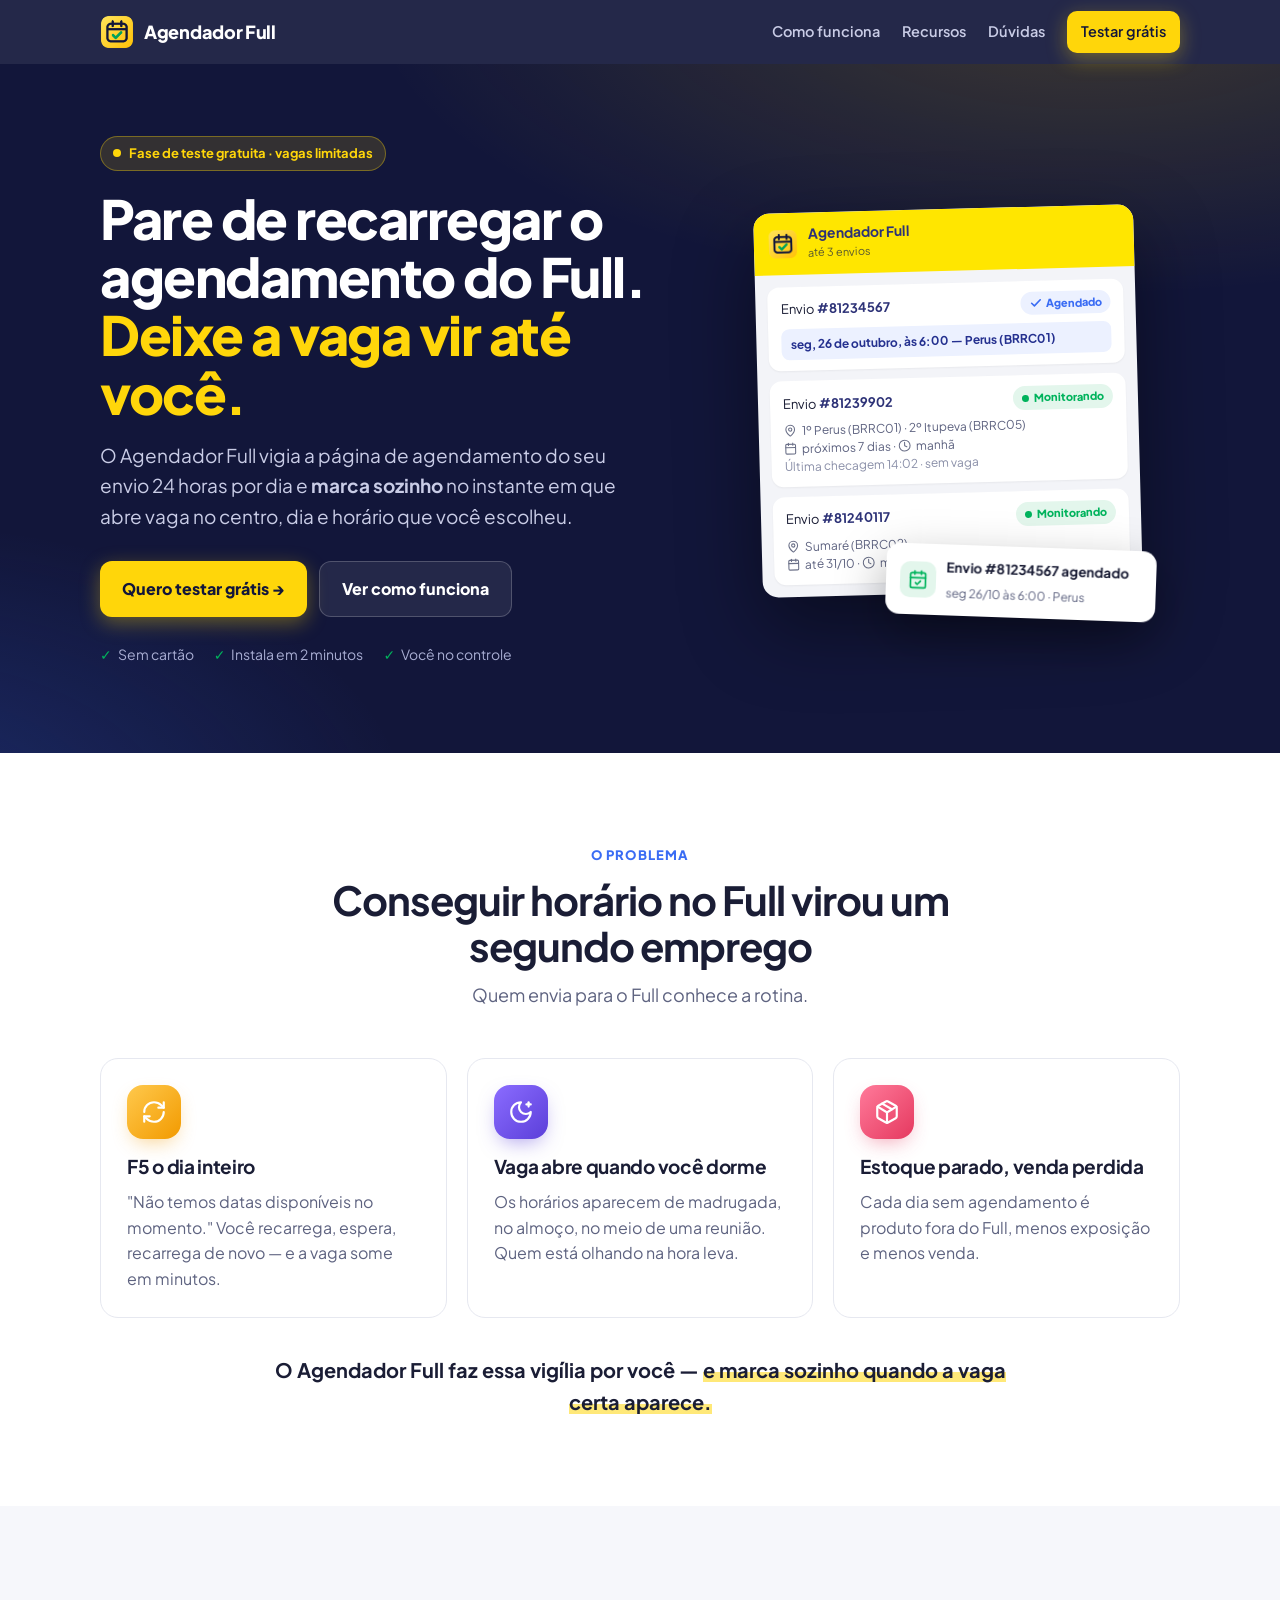
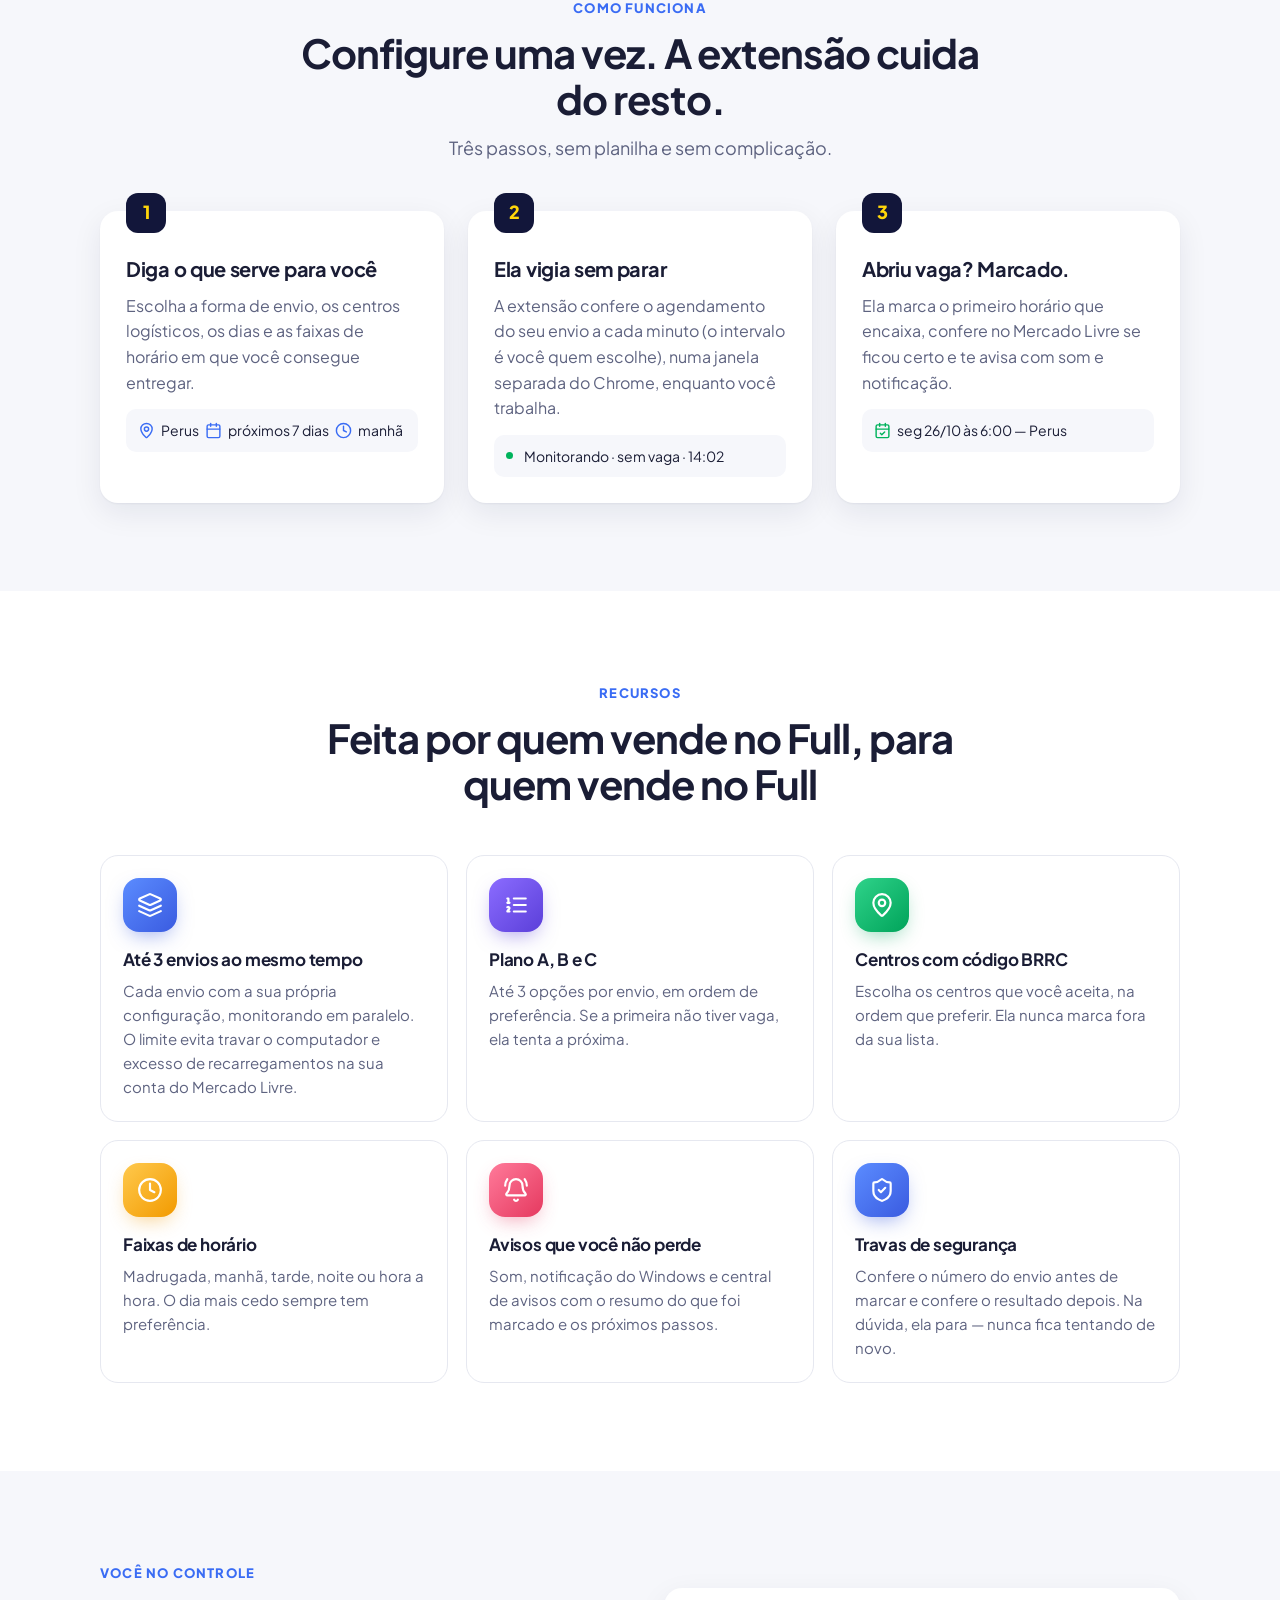
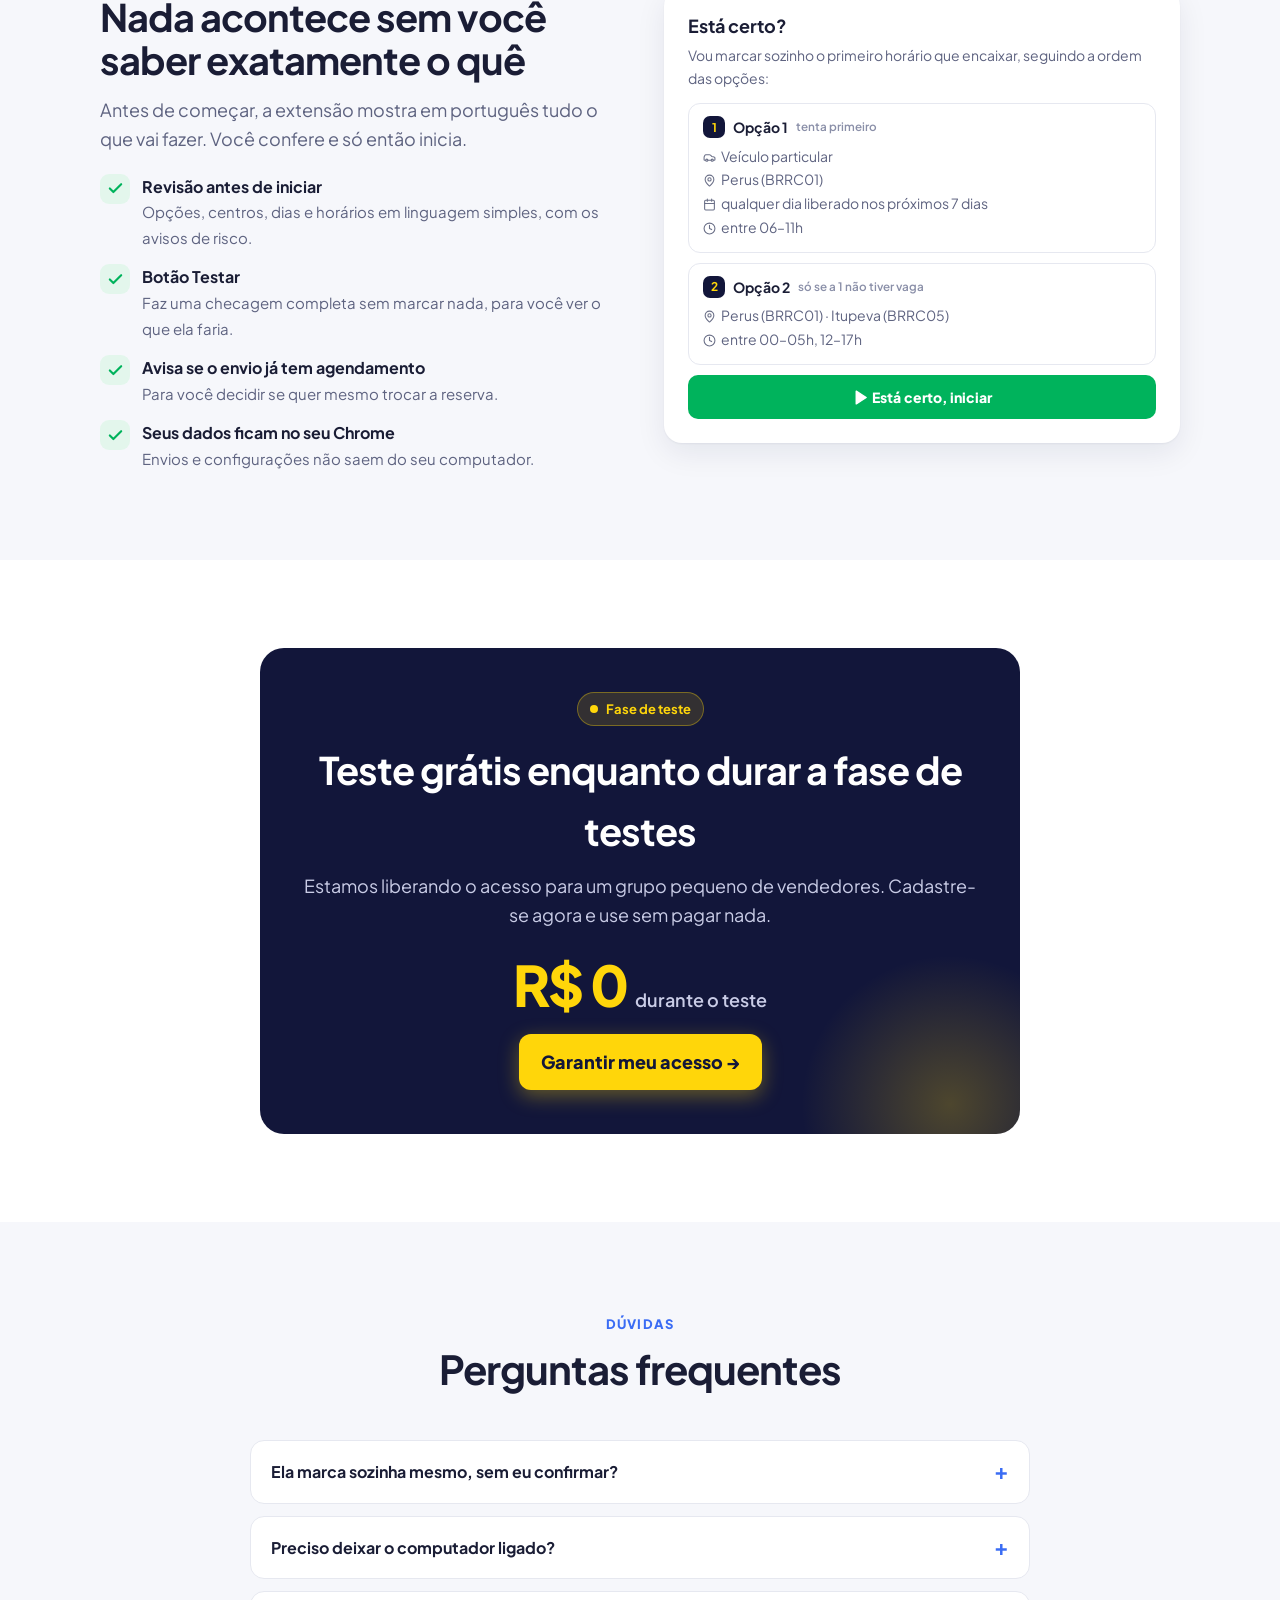
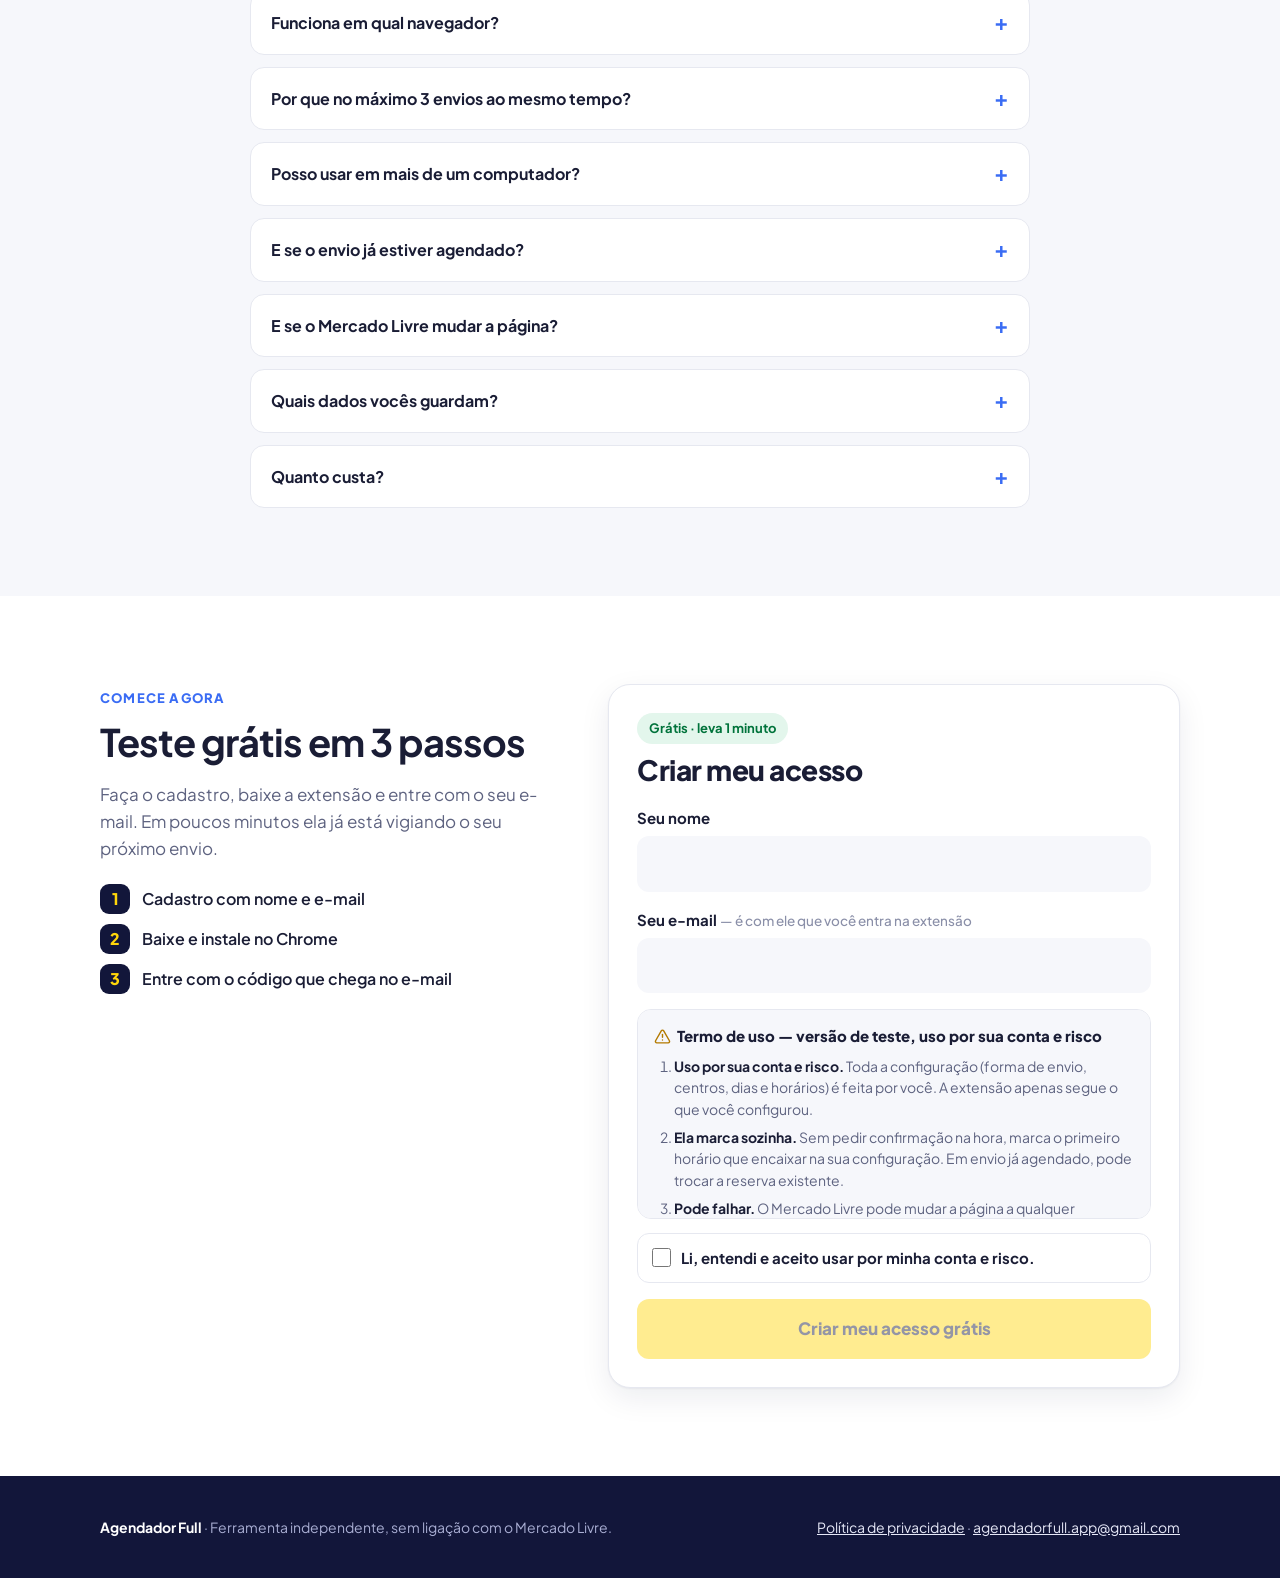
==== index.html @ f67214d5 "v2.6.2: clique do iniciar não se perde mais na revisão Co-Authored-By: Claude Opus 5.5 <noreply@anth" ====
<!doctype html>
<html lang="pt-BR">
<head>
<meta charset="utf-8">
<meta name="viewport" content="width=device-width, initial-scale=1">
<title>Agendador Full — marque o agendamento do Full sem ficar recarregando</title>
<meta name="description" content="Extensão de Chrome que monitora o agendamento do Full e marca sozinha quando abre vaga no centro, dia e horário que você escolher.">
<meta property="og:title" content="Agendador Full">
<meta property="og:description" content="Pare de recarregar a página do agendamento. A extensão vigia e marca sozinha quando abre vaga.">
<meta property="og:image" content="icone.png">
<link rel="icon" href="icone.png">
<link rel="preconnect" href="https://fonts.googleapis.com">
<link rel="preconnect" href="https://fonts.gstatic.com" crossorigin>
<link href="https://fonts.googleapis.com/css2?family=Plus+Jakarta+Sans:wght@500;600;700;800&display=swap" rel="stylesheet">
<link rel="stylesheet" href="landing.css?v=5">
</head>
<body>
<svg width="0" height="0" style="position:absolute" aria-hidden="true">
  <defs>
    <symbol id="i-refresh" viewBox="0 0 24 24"><path d="M3 12a9 9 0 0 1 9-9 9.75 9.75 0 0 1 6.74 2.74L21 8"/><path d="M21 3v5h-5"/><path d="M21 12a9 9 0 0 1-9 9 9.75 9.75 0 0 1-6.74-2.74L3 16"/><path d="M8 16H3v5"/></symbol>
    <symbol id="i-lua" viewBox="0 0 24 24"><path d="M12 3a6 6 0 0 0 9 9 9 9 0 1 1-9-9Z"/><path d="M19 3v4"/><path d="M21 5h-4"/></symbol>
    <symbol id="i-caixa" viewBox="0 0 24 24"><path d="M11 21.73a2 2 0 0 0 2 0l7-4A2 2 0 0 0 21 16V8a2 2 0 0 0-1-1.73l-7-4a2 2 0 0 0-2 0l-7 4A2 2 0 0 0 3 8v8a2 2 0 0 0 1 1.73z"/><path d="M12 22V12"/><path d="m3.3 7 7.703 4.734a2 2 0 0 0 1.994 0L20.7 7"/><path d="m7.5 4.27 9 5.15"/></symbol>
    <symbol id="i-camadas" viewBox="0 0 24 24"><path d="M12.83 2.18a2 2 0 0 0-1.66 0L2.6 6.08a1 1 0 0 0 0 1.83l8.58 3.91a2 2 0 0 0 1.66 0l8.58-3.9a1 1 0 0 0 0-1.83Z"/><path d="m22 17.65-9.17 4.16a2 2 0 0 1-1.66 0L2 17.65"/><path d="m22 12.65-9.17 4.16a2 2 0 0 1-1.66 0L2 12.65"/></symbol>
    <symbol id="i-lista" viewBox="0 0 24 24"><path d="M10 12h11"/><path d="M10 18h11"/><path d="M10 6h11"/><path d="M4 10h2"/><path d="M4 6h1v4"/><path d="M6 18H4c0-1 2-2 2-3s-1-1.5-2-1"/></symbol>
    <symbol id="i-pin" viewBox="0 0 24 24"><path d="M20 10c0 4.993-5.539 10.193-7.399 11.799a1 1 0 0 1-1.202 0C9.539 20.193 4 14.993 4 10a8 8 0 0 1 16 0"/><circle cx="12" cy="10" r="3"/></symbol>
    <symbol id="i-relogio" viewBox="0 0 24 24"><circle cx="12" cy="12" r="10"/><path d="M12 6v6l4 2"/></symbol>
    <symbol id="i-sino" viewBox="0 0 24 24"><path d="M10.268 21a2 2 0 0 0 3.464 0"/><path d="M22 8c0-2.3-.8-4.3-2-6"/><path d="M3.262 15.326A1 1 0 0 0 4 17h16a1 1 0 0 0 .74-1.673C19.41 13.956 18 12.499 18 8A6 6 0 0 0 6 8c0 4.499-1.411 5.956-2.738 7.326"/><path d="M4 2C2.8 3.7 2 5.7 2 8"/></symbol>
    <symbol id="i-escudo" viewBox="0 0 24 24"><path d="M20 13c0 5-3.5 7.5-7.66 8.95a1 1 0 0 1-.67-.01C7.5 20.5 4 18 4 13V6a1 1 0 0 1 1-1c2 0 4.5-1.2 6.24-2.72a1.17 1.17 0 0 1 1.52 0C14.51 3.81 17 5 19 5a1 1 0 0 1 1 1z"/><path d="m9 12 2 2 4-4"/></symbol>
    <symbol id="i-calendario" viewBox="0 0 24 24"><path d="M8 2v4"/><path d="M16 2v4"/><rect width="18" height="18" x="3" y="4" rx="2"/><path d="M3 10h18"/><path d="m9 16 2 2 4-4"/></symbol>
    <symbol id="i-cal" viewBox="0 0 24 24"><path d="M8 2v4"/><path d="M16 2v4"/><rect width="18" height="18" x="3" y="4" rx="2"/><path d="M3 10h18"/></symbol>
    <symbol id="i-check" viewBox="0 0 24 24"><path d="M20 6 9 17l-5-5"/></symbol>
    <symbol id="i-carro" viewBox="0 0 24 24"><path d="M19 17h2c.6 0 1-.4 1-1v-3c0-.9-.7-1.7-1.5-1.9C18.7 10.6 16 10 16 10s-1.3-1.4-2.2-2.3c-.5-.4-1.1-.7-1.8-.7H5c-.6 0-1.1.4-1.4.9l-1.4 2.9A3.7 3.7 0 0 0 2 12v4c0 .6.4 1 1 1h2"/><circle cx="7" cy="17" r="2"/><path d="M9 17h6"/><circle cx="17" cy="17" r="2"/></symbol>
    <symbol id="i-play" viewBox="0 0 24 24"><polygon points="6 3 20 12 6 21 6 3"/></symbol>
    <symbol id="i-alerta" viewBox="0 0 24 24"><path d="m21.73 18-8-14a2 2 0 0 0-3.48 0l-8 14A2 2 0 0 0 4 21h16a2 2 0 0 0 1.73-3"/><path d="M12 9v4"/><path d="M12 17h.01"/></symbol>
    <symbol id="i-download" viewBox="0 0 24 24"><path d="M21 15v4a2 2 0 0 1-2 2H5a2 2 0 0 1-2-2v-4"/><path d="m7 10 5 5 5-5"/><path d="M12 15V3"/></symbol>
  </defs>
</svg>

<nav class="nav"><div class="wrap">
  <a class="marca" href="#"><img src="icone.png" alt="">Agendador Full</a>
  <div class="links">
    <a href="#como" class="esconder">Como funciona</a>
    <a href="#recursos" class="esconder">Recursos</a>
    <a href="#faq" class="esconder">Dúvidas</a>
    <a href="#cadastro" class="btn btn-ouro btn-mini">Testar grátis</a>
  </div>
</div></nav>

<!-- ================= HERO ================= -->
<header class="hero"><div class="wrap">
  <div>
    <span class="etiqueta"><i></i>Fase de teste gratuita · vagas limitadas</span>
    <h1>Pare de recarregar o agendamento do Full. <em>Deixe a vaga vir até você.</em></h1>
    <p class="lead">O Agendador Full vigia a página de agendamento do seu envio 24 horas por dia e <b>marca sozinho</b> no instante em que abre vaga no centro, dia e horário que você escolheu.</p>
    <div class="ctas">
      <a href="#cadastro" class="btn btn-ouro">Quero testar grátis →</a>
      <a href="#como" class="btn btn-fantasma">Ver como funciona</a>
    </div>
    <div class="garantias"><span>Sem cartão</span><span>Instala em 2 minutos</span><span>Você no controle</span></div>
  </div>

  <div class="mock" aria-hidden="true">
    <div class="popup">
      <div class="ptopo"><img src="icone.png" alt=""><div><b>Agendador Full</b><small>até 3 envios</small></div></div>
      <div class="pcorpo">
        <div class="pcard">
          <div class="l"><span class="num">Envio <b>#81234567</b></span><span class="pill ok"><svg class="i-xs"><use href="#i-check"/></svg>Agendado</span></div>
          <div class="res">seg, 26 de outubro, às 6:00 — Perus (BRRC01)</div>
        </div>
        <div class="pcard">
          <div class="l"><span class="num">Envio <b>#81239902</b></span><span class="pill on"><span class="ponto"></span>Monitorando</span></div>
          <div class="r"><svg class="i-xs"><use href="#i-pin"/></svg> 1º Perus (BRRC01) · 2º Itupeva (BRRC05)<br><svg class="i-xs"><use href="#i-cal"/></svg> próximos 7 dias · <svg class="i-xs"><use href="#i-relogio"/></svg> manhã<br><span style="color:#8A8FA8">Última checagem 14:02 · sem vaga</span></div>
        </div>
        <div class="pcard">
          <div class="l"><span class="num">Envio <b>#81240117</b></span><span class="pill on"><span class="ponto"></span>Monitorando</span></div>
          <div class="r"><svg class="i-xs"><use href="#i-pin"/></svg> Sumaré (BRRC02)<br><svg class="i-xs"><use href="#i-cal"/></svg> até 31/10 · <svg class="i-xs"><use href="#i-relogio"/></svg> madrugada e manhã</div>
        </div>
      </div>
    </div>
    <div class="toast"><span class="ic"><svg class="i"><use href="#i-calendario"/></svg></span><div><b>Envio #81234567 agendado</b><small>seg 26/10 às 6:00 · Perus</small></div></div>
  </div>
</div></header>

<!-- ================= DORES ================= -->
<section class="sec"><div class="wrap">
  <div class="sec-tit">
    <span class="sobre">O problema</span>
    <h2>Conseguir horário no Full virou um segundo emprego</h2>
    <p>Quem envia para o Full conhece a rotina.</p>
  </div>
  <div class="dores">
    <div class="dor"><div class="tile t-ambar"><svg class="i"><use href="#i-refresh"/></svg></div><h3>F5 o dia inteiro</h3><p>"Não temos datas disponíveis no momento." Você recarrega, espera, recarrega de novo — e a vaga some em minutos.</p></div>
    <div class="dor"><div class="tile t-roxo"><svg class="i"><use href="#i-lua"/></svg></div><h3>Vaga abre quando você dorme</h3><p>Os horários aparecem de madrugada, no almoço, no meio de uma reunião. Quem está olhando na hora leva.</p></div>
    <div class="dor"><div class="tile t-rosa"><svg class="i"><use href="#i-caixa"/></svg></div><h3>Estoque parado, venda perdida</h3><p>Cada dia sem agendamento é produto fora do Full, menos exposição e menos venda.</p></div>
  </div>
  <p class="virada">O Agendador Full faz essa vigília por você — <em>e marca sozinho quando a vaga certa aparece.</em></p>
</div></section>

<!-- ================= COMO FUNCIONA ================= -->
<section class="sec cinza" id="como"><div class="wrap">
  <div class="sec-tit">
    <span class="sobre">Como funciona</span>
    <h2>Configure uma vez. A extensão cuida do resto.</h2>
    <p>Três passos, sem planilha e sem complicação.</p>
  </div>
  <div class="passos">
    <div class="passo"><h3>Diga o que serve para você</h3><p>Escolha a forma de envio, os centros logísticos, os dias e as faixas de horário em que você consegue entregar.</p><div class="ex"><svg class="i-sm"><use href="#i-pin"/></svg> Perus <svg class="i-sm"><use href="#i-cal"/></svg> próximos 7 dias <svg class="i-sm"><use href="#i-relogio"/></svg> manhã</div></div>
    <div class="passo"><h3>Ela vigia sem parar</h3><p>A extensão confere o agendamento do seu envio a cada minuto (o intervalo é você quem escolhe), numa janela separada do Chrome, enquanto você trabalha.</p><div class="ex"><span class="ponto" style="color:var(--verde)"></span>Monitorando · sem vaga · 14:02</div></div>
    <div class="passo"><h3>Abriu vaga? Marcado.</h3><p>Ela marca o primeiro horário que encaixa, confere no Mercado Livre se ficou certo e te avisa com som e notificação.</p><div class="ex"><svg class="i-sm verde"><use href="#i-calendario"/></svg> seg 26/10 às 6:00 — Perus</div></div>
  </div>
</div></section>

<!-- ================= RECURSOS ================= -->
<section class="sec" id="recursos"><div class="wrap">
  <div class="sec-tit">
    <span class="sobre">Recursos</span>
    <h2>Feita por quem vende no Full, para quem vende no Full</h2>
  </div>
  <div class="recursos">
    <div class="rec"><div class="tile t-azul"><svg class="i"><use href="#i-camadas"/></svg></div><h3>Até 3 envios ao mesmo tempo</h3><p>Cada envio com a sua própria configuração, monitorando em paralelo. O limite evita travar o computador e excesso de recarregamentos na sua conta do Mercado Livre.</p></div>
    <div class="rec"><div class="tile t-roxo"><svg class="i"><use href="#i-lista"/></svg></div><h3>Plano A, B e C</h3><p>Até 3 opções por envio, em ordem de preferência. Se a primeira não tiver vaga, ela tenta a próxima.</p></div>
    <div class="rec"><div class="tile t-verde"><svg class="i"><use href="#i-pin"/></svg></div><h3>Centros com código BRRC</h3><p>Escolha os centros que você aceita, na ordem que preferir. Ela nunca marca fora da sua lista.</p></div>
    <div class="rec"><div class="tile t-ambar"><svg class="i"><use href="#i-relogio"/></svg></div><h3>Faixas de horário</h3><p>Madrugada, manhã, tarde, noite ou hora a hora. O dia mais cedo sempre tem preferência.</p></div>
    <div class="rec"><div class="tile t-rosa"><svg class="i"><use href="#i-sino"/></svg></div><h3>Avisos que você não perde</h3><p>Som, notificação do Windows e central de avisos com o resumo do que foi marcado e os próximos passos.</p></div>
    <div class="rec"><div class="tile t-azul"><svg class="i"><use href="#i-escudo"/></svg></div><h3>Travas de segurança</h3><p>Confere o número do envio antes de marcar e confere o resultado depois. Na dúvida, ela para — nunca fica tentando de novo.</p></div>
  </div>
</div></section>

<!-- ================= CONTROLE ================= -->
<section class="sec cinza"><div class="wrap controle">
  <div>
    <span class="sec-tit" style="margin:0;text-align:left"><span class="sobre">Você no controle</span></span>
    <h2>Nada acontece sem você saber exatamente o quê</h2>
    <p style="color:var(--cinza);font-size:18px;margin:0">Antes de começar, a extensão mostra em português tudo o que vai fazer. Você confere e só então inicia.</p>
    <ul>
      <li><span class="ic"><svg class="i-sm"><use href="#i-check"/></svg></span><div><b>Revisão antes de iniciar</b><small>Opções, centros, dias e horários em linguagem simples, com os avisos de risco.</small></div></li>
      <li><span class="ic"><svg class="i-sm"><use href="#i-check"/></svg></span><div><b>Botão Testar</b><small>Faz uma checagem completa sem marcar nada, para você ver o que ela faria.</small></div></li>
      <li><span class="ic"><svg class="i-sm"><use href="#i-check"/></svg></span><div><b>Avisa se o envio já tem agendamento</b><small>Para você decidir se quer mesmo trocar a reserva.</small></div></li>
      <li><span class="ic"><svg class="i-sm"><use href="#i-check"/></svg></span><div><b>Seus dados ficam no seu Chrome</b><small>Envios e configurações não saem do seu computador.</small></div></li>
    </ul>
  </div>
  <div class="resumo-mock" aria-hidden="true">
    <h4>Está certo?</h4>
    <div class="d">Vou marcar sozinho o primeiro horário que encaixar, seguindo a ordem das opções:</div>
    <div class="op"><b class="t"><i>1</i>Opção 1 <small>tenta primeiro</small></b><div><svg class="i-xs"><use href="#i-carro"/></svg> Veículo particular<br><svg class="i-xs"><use href="#i-pin"/></svg> Perus (BRRC01)<br><svg class="i-xs"><use href="#i-cal"/></svg> qualquer dia liberado nos próximos 7 dias<br><svg class="i-xs"><use href="#i-relogio"/></svg> entre 06–11h</div></div>
    <div class="op"><b class="t"><i>2</i>Opção 2 <small>só se a 1 não tiver vaga</small></b><div><svg class="i-xs"><use href="#i-pin"/></svg> Perus (BRRC01) · Itupeva (BRRC05)<br><svg class="i-xs"><use href="#i-relogio"/></svg> entre 00–05h, 12–17h</div></div>
    <div class="btn-fake"><svg class="i-sm cheio"><use href="#i-play"/></svg> Está certo, iniciar</div>
  </div>
</div></section>

<!-- ================= PREÇO ================= -->
<section class="sec"><div class="wrap">
  <div class="preco">
    <span class="etiqueta"><i></i>Fase de teste</span>
    <h2>Teste grátis enquanto durar a fase de testes</h2>
    <p>Estamos liberando o acesso para um grupo pequeno de vendedores. Cadastre-se agora e use sem pagar nada.</p>
    <div class="grande">R$ 0 <small>durante o teste</small></div>
    <p style="margin:22px 0 0"><a href="#cadastro" class="btn btn-ouro">Garantir meu acesso →</a></p>
  </div>
</div></section>

<!-- ================= FAQ ================= -->
<section class="sec cinza" id="faq"><div class="wrap">
  <div class="sec-tit"><span class="sobre">Dúvidas</span><h2>Perguntas frequentes</h2></div>
  <div class="faq">
    <details><summary>Ela marca sozinha mesmo, sem eu confirmar?</summary><p>Sim. Esse é o objetivo: quando abre uma vaga que encaixa na sua configuração, ela marca na hora, sem pedir confirmação. Por isso você configura só o que realmente aceita e revisa tudo antes de iniciar.</p></details>
    <details><summary>Preciso deixar o computador ligado?</summary><p>Sim. O computador precisa ficar ligado e com o Chrome aberto. A extensão impede que o computador entre em suspensão sozinho enquanto está monitorando.</p></details>
    <details><summary>Funciona em qual navegador?</summary><p>No Google Chrome, no computador. Nesta fase de teste a instalação é manual (leva 2 minutos, com passo a passo abaixo).</p></details>
    <details><summary>Por que no máximo 3 envios ao mesmo tempo?</summary><p>Cada envio fica numa aba recarregando a página de agendamento. Com muitos envios juntos, o computador fica pesado e a sua conta faz recarregamentos demais no Mercado Livre, o que pode gerar verificações ou bloqueios. Com até 3 envios, a extensão trabalha leve e com segurança. Terminou um? É só adicionar o próximo.</p></details>
    <details><summary>Posso usar em mais de um computador?</summary><p>O acesso vale para um computador por vez. Ao entrar em outro, o anterior é desconectado automaticamente.</p></details>
    <details><summary>E se o envio já estiver agendado?</summary><p>A extensão confere e avisa antes de iniciar. Se você continuar, ela tenta trocar a reserva quando achar uma vaga que encaixe nas suas opções.</p></details>
    <details><summary>E se o Mercado Livre mudar a página?</summary><p>Pode acontecer, e a extensão pode parar de funcionar até ser atualizada. Por isso confira sempre no Mercado Livre o agendamento marcado. Nós acompanhamos e liberamos as correções.</p></details>
    <details><summary>Quais dados vocês guardam?</summary><p>Só nome, e-mail, o aceite do termo de uso e dados de acesso. Seus envios, configurações e qualquer dado da sua conta do Mercado Livre ficam apenas no seu navegador. Veja a <a href="privacidade.html">política de privacidade</a>.</p></details>
    <details><summary>Quanto custa?</summary><p>Durante a fase de teste, nada. Antes de qualquer cobrança, avisaremos por e-mail com antecedência.</p></details>
  </div>
</div></section>

<!-- ================= CADASTRO ================= -->
<section class="sec" id="cadastro"><div class="wrap cad">
  <div class="cad-lado">
    <span class="sec-tit" style="margin:0;text-align:left"><span class="sobre">Comece agora</span></span>
    <h2>Teste grátis em 3 passos</h2>
    <p>Faça o cadastro, baixe a extensão e entre com o seu e-mail. Em poucos minutos ela já está vigiando o seu próximo envio.</p>
    <div class="msg info so-celular">Está no celular? Pode criar o seu acesso por aqui. A extensão funciona no <b>Chrome do computador</b>: depois é só abrir este mesmo site no computador para baixar.</div>
    <div class="etapas-mini">
      <div><i>1</i>Cadastro com nome e e-mail</div>
      <div><i>2</i>Baixe e instale no Chrome</div>
      <div><i>3</i>Entre com o código que chega no e-mail</div>
    </div>
  </div>

  <div>
    <div class="caixa" id="boxCadastro">
      <div class="caixa-cab"><span class="etiqueta-clara">Grátis · leva 1 minuto</span><h3>Criar meu acesso</h3></div>
      <form id="form" novalidate>
        <label class="campo">Seu nome<input id="nome" autocomplete="name" maxlength="80" required></label>
        <label class="campo">Seu e-mail <small>— é com ele que você entra na extensão</small><input id="email" type="email" autocomplete="email" maxlength="120" required></label>
        <div class="termo">
          <b class="tit"><svg class="i-sm"><use href="#i-alerta"/></svg> Termo de uso — versão de teste, uso por sua conta e risco</b>
          <ol id="termo"></ol>
        </div>
        <label class="check"><input type="checkbox" id="aceito"><span>Li, entendi e aceito usar por minha conta e risco.</span></label>
        <button class="btn btn-ouro largo" id="btnCadastrar" type="submit" disabled>Criar meu acesso grátis</button>
        <div id="msgCadastro"></div>
      </form>
    </div>

    <div class="caixa instalar oculto" id="instalar">
      <h3><svg class="i-md"><use href="#i-download"/></svg> Baixe e instale no Chrome</h3>
      <p style="margin:0 0 16px"><a class="btn btn-verde" id="btnBaixar" href="agendador-full-ml.zip" download><svg class="i-sm"><use href="#i-download"/></svg> Baixar a extensão <span id="versao"></span></a></p>
      <ol class="inst">
        <li>Crie uma pasta <b>fixa</b> no computador, por exemplo <code>Documentos\Agendador Full</code>, e extraia o arquivo baixado dentro dela. Vai aparecer a pasta <code>agendador-full-ml</code>.</li>
        <li>No Chrome, digite <code>chrome://extensions</code> na barra de endereço e aperte Enter.</li>
        <li>Ligue o <b>Modo do desenvolvedor</b> (canto superior direito).</li>
        <li>Clique em <b>Carregar sem compactação</b> e escolha a pasta <code>agendador-full-ml</code> (a que tem o arquivo <code>manifest.json</code>).</li>
        <li>Clique no ícone de quebra-cabeça ao lado da barra de endereço e fixe o <b>Agendador Full</b> no alfinete.</li>
        <li>Clique no ícone amarelo, aceite o termo, digite <b>o mesmo e-mail do cadastro</b> e entre com o código de 6 dígitos que chegar no e-mail.</li>
      </ol>
      <div class="aviso"><b>Importante:</b> nas próximas versões, extraia <b>sempre na mesma pasta</b>, por cima dos arquivos, e clique em ↻ no Agendador em <code>chrome://extensions</code>. Em outra pasta, o Chrome entende como outra extensão e você perde o login e as configurações.</div>
      <p class="msg info">O acesso vale para <b>um computador por vez</b>. O código só é pedido no primeiro acesso de cada computador.</p>
    </div>
  </div>
</div></section>

<footer><div class="wrap">
  <div><b style="color:#fff">Agendador Full</b> · Ferramenta independente, sem ligação com o Mercado Livre.</div>
  <div><a href="privacidade.html">Política de privacidade</a> · <a href="mailto:agendadorfull.app@gmail.com">agendadorfull.app@gmail.com</a></div>
</div></footer>

<script>
// Quem chega por link (mesmo com #cadastro no final) começa no topo; os botões da página continuam levando ao cadastro.
if ('scrollRestoration' in history) history.scrollRestoration = 'manual';
if (location.hash) { history.replaceState(null, '', location.pathname + location.search); window.scrollTo(0, 0); }
let mexeu = false;
['click', 'wheel', 'touchstart', 'keydown'].forEach(t => addEventListener(t, () => { mexeu = true; }, { once: true, passive: true }));
window.addEventListener('load', () => { if (!mexeu) window.scrollTo(0, 0); });

const API = 'https://qasrccmtrllotukyeiax.supabase.co/functions/v1/agendador-auth';
const VERSAO = '2.6.2';
// Mesmo texto e versão do termo da extensão (popup.js: TERMO / TERMO_VERSAO).
const TERMO_VERSAO = 2;
const TERMO = [
  ['Uso por sua conta e risco.', 'Toda a configuração (forma de envio, centros, dias e horários) é feita por você. A extensão apenas segue o que você configurou.'],
  ['Ela marca sozinha.', 'Sem pedir confirmação na hora, marca o primeiro horário que encaixar na sua configuração. Em envio já agendado, pode trocar a reserva existente.'],
  ['Pode falhar.', 'O Mercado Livre pode mudar a página a qualquer momento, e a extensão pode não marcar, marcar um horário diferente do esperado ou parar de funcionar.'],
  ['Sem responsabilidade por prejuízos.', 'Não nos responsabilizamos por agendamentos errados, indesejados ou perdidos, troca de reserva ou de centro, reetiquetagem, atrasos, multas, cobranças, custos de transporte ou armazenagem, bloqueio ou suspensão da conta, nem por qualquer outro prejuízo, direto ou indireto, decorrente do uso.'],
  ['Regras do Mercado Livre.', 'O uso de automação pode não ser permitido pelos termos do Mercado Livre. Esse risco é seu.'],
  ['Confira sempre.', 'Confira no Mercado Livre a data, o horário e o centro de cada envio. A responsabilidade pelo envio e pelas regras do Full é sua.'],
  ['Seus dados.', 'Envios, configurações e histórico ficam só neste Chrome. No nosso servidor ficam apenas nome, e-mail, aceite do termo e dados de acesso (veja a política de privacidade no site).']
];
const $ = s => document.querySelector(s);
const esc = s => String(s).replace(/[&<>"']/g, c => ({ '&': '&amp;', '<': '&lt;', '>': '&gt;', '"': '&quot;', "'": '&#39;' }[c]));
$('#termo').innerHTML = TERMO.map(([t, x]) => `<li><b>${esc(t)}</b> ${esc(x)}</li>`).join('');
$('#versao').textContent = 'v' + VERSAO;

const ERROS = { email_invalido: 'Confira o e-mail digitado.', termo_obrigatorio: 'É preciso aceitar o termo de uso.', falha_servidor: 'O servidor não respondeu. Tente de novo em instantes.' };

function liberarInstalacao(email) {
  $('#instalar').classList.remove('oculto');
  $('#msgCadastro').innerHTML = `<div class="msg ok">Acesso criado para <b>${esc(email)}</b>. Agora baixe e instale a extensão.</div>`;
}

function atualizarBotao() { $('#btnCadastrar').disabled = !$('#aceito').checked; }
$('#aceito').addEventListener('change', atualizarBotao);

$('#form').addEventListener('submit', async ev => {
  ev.preventDefault();
  const nome = $('#nome').value.trim(), email = $('#email').value.trim().toLowerCase();
  if (!nome || !/^[^@\s]+@[^@\s]+\.[^@\s]+$/.test(email)) {
    $('#msgCadastro').innerHTML = '<div class="msg erro">Preencha o nome e um e-mail válido.</div>';
    return;
  }
  $('#btnCadastrar').disabled = true;
  $('#btnCadastrar').textContent = 'Criando…';
  try {
    const r = await fetch(API, { method: 'POST', headers: { 'Content-Type': 'application/json' },
      body: JSON.stringify({ acao: 'cadastrar', nome, email, termo_versao: TERMO_VERSAO, ext_versao: 'site' }) }).then(x => x.json());
    if (!r.ok) throw new Error(ERROS[r.erro] || 'Não consegui cadastrar. Tente de novo.');
    try { localStorage.setItem('agendador_cadastro', email); } catch (e) { /* sem armazenamento */ }
    liberarInstalacao(email);
    $('#instalar').scrollIntoView({ behavior: 'smooth', block: 'start' });
  } catch (e) {
    $('#msgCadastro').innerHTML = `<div class="msg erro">${esc(e.message || 'Falha de conexão.')}</div>`;
  } finally {
    $('#btnCadastrar').textContent = 'Criar meu acesso grátis';
    atualizarBotao();
  }
});

document.addEventListener('click', ev => {
  const a = ev.target.closest('a[href^="#"]');
  if (!a || a.getAttribute('href') === '#') return;
  const alvo = document.querySelector(a.getAttribute('href'));
  if (!alvo) return;
  ev.preventDefault();
  alvo.scrollIntoView({ behavior: 'smooth', block: 'start' });
});

// Quem já se cadastrou neste navegador vê o download direto.
try { const e = localStorage.getItem('agendador_cadastro'); if (e) { $('#email').value = e; liberarInstalacao(e); } } catch (err) { /* sem armazenamento */ }
</script>
</body>
</html>
---- landing.css ----
/* Página de vendas (index.html). Admin e privacidade usam estilo.css. */
:root {
  --noite: #12163A;
  --noite-2: #1C2156;
  --ouro: #FFD60A;
  --ouro-escuro: #E5B800;
  --verde: #00B35C;
  --verde-bg: #E3F6EC;
  --azul: #3A6CF4;
  --azul-bg: #ECF1FF;
  --vermelho: #E0383E;
  --vermelho-bg: #FDECEC;
  --ambar-bg: #FFF5D6;
  --texto: #1A1D35;
  --cinza: #5E6380;
  --cinza-2: #8A8FA8;
  --linha: #E6E8F0;
  --fundo: #F6F7FB;
  --branco: #FFFFFF;
  --raio: 18px;
  --sombra: 0 1px 2px rgba(18, 22, 58, .05), 0 10px 30px rgba(18, 22, 58, .08);
}
* { box-sizing: border-box; }
html { scroll-behavior: smooth; }
body { margin: 0; font: 16px/1.6 "Plus Jakarta Sans", system-ui, -apple-system, "Segoe UI", Roboto, sans-serif; color: var(--texto); background: var(--branco); }
a { color: var(--azul); }
button, input { font: inherit; }
img { max-width: 100%; }
.wrap { max-width: 1120px; margin: 0 auto; padding: 0 20px; }
.oculto { display: none !important; }

/* ---------- navegação ---------- */
.nav { position: sticky; top: 0; z-index: 20; background: rgba(18, 22, 58, .92); backdrop-filter: blur(10px); }
.nav .wrap { display: flex; align-items: center; gap: 12px; height: 64px; }
.marca { display: flex; align-items: center; gap: 10px; color: #fff; text-decoration: none; font-weight: 800; letter-spacing: -.3px; font-size: 18px; }
.marca img { width: 34px; height: 34px; border-radius: 9px; }
.nav .links { margin-left: auto; display: flex; gap: 22px; align-items: center; }
.nav .links a { color: #C9CCE6; text-decoration: none; font-size: 14.5px; font-weight: 600; }
.nav .links a:hover { color: #fff; }
.nav .links a.btn-ouro, .nav .links a.btn-ouro:hover { color: var(--noite); }
section[id] { scroll-margin-top: 64px; }

/* ---------- botões ---------- */
.btn { display: inline-flex; align-items: center; justify-content: center; gap: 8px; border: 0; border-radius: 12px; padding: 14px 22px; font-weight: 800; cursor: pointer; text-decoration: none; transition: transform .15s, box-shadow .15s, filter .15s; }
.btn:hover:not(:disabled) { transform: translateY(-1px); }
.btn:disabled { opacity: .45; cursor: not-allowed; }
.btn-ouro { background: var(--ouro); color: var(--noite); box-shadow: 0 6px 20px rgba(255, 214, 10, .35); }
.btn-ouro:hover:not(:disabled) { box-shadow: 0 10px 26px rgba(255, 214, 10, .45); }
.btn-fantasma { background: rgba(255, 255, 255, .08); color: #fff; border: 1px solid rgba(255, 255, 255, .2); }
.btn-verde { background: var(--verde); color: #fff; box-shadow: 0 6px 18px rgba(0, 179, 92, .3); }
.btn-azul { background: var(--azul); color: #fff; }
.btn-mini { padding: 9px 14px; font-size: 14px; border-radius: 10px; }
.btn.largo { width: 100%; }

/* ---------- hero ---------- */
.hero { background: radial-gradient(1200px 500px at 85% -10%, rgba(255, 214, 10, .18), transparent 60%), radial-gradient(900px 500px at -10% 110%, rgba(58, 108, 244, .25), transparent 60%), var(--noite); color: #fff; padding: 72px 0 88px; overflow: hidden; }
.hero .wrap { display: grid; grid-template-columns: 1.1fr .9fr; gap: 48px; align-items: center; }
.etiqueta { display: inline-flex; align-items: center; gap: 8px; background: rgba(255, 214, 10, .14); color: var(--ouro); border: 1px solid rgba(255, 214, 10, .35); font-size: 13px; font-weight: 700; padding: 6px 12px; border-radius: 30px; }
.etiqueta i { width: 8px; height: 8px; border-radius: 50%; background: var(--ouro); animation: pulsar 1.6s infinite; }
@keyframes pulsar { 0%, 100% { opacity: 1; } 50% { opacity: .3; } }
.hero h1 { font-size: clamp(34px, 5vw, 54px); line-height: 1.08; letter-spacing: -1.5px; margin: 18px 0 18px; font-weight: 800; }
.hero h1 em { font-style: normal; color: var(--ouro); }
.hero p.lead { font-size: 19px; color: #C9CCE6; margin: 0 0 30px; max-width: 540px; }
.hero .ctas { display: flex; gap: 12px; flex-wrap: wrap; }
.hero .garantias { display: flex; gap: 20px; flex-wrap: wrap; margin-top: 26px; color: #A9AED3; font-size: 14px; }
.hero .garantias span::before { content: "✓"; color: var(--verde); font-weight: 800; margin-right: 6px; }

/* mock da extensão */
.mock { position: relative; justify-self: center; width: 100%; max-width: 380px; }
.popup { background: #F3F4F8; border-radius: 16px; box-shadow: 0 30px 80px rgba(0, 0, 0, .45); overflow: hidden; color: var(--texto); font-size: 13px; transform: rotate(-1.5deg); }
.popup .ptopo { background: #FFE600; padding: 12px 14px; display: flex; align-items: center; gap: 10px; }
.popup .ptopo img { width: 30px; height: 30px; border-radius: 8px; }
.popup .ptopo b { color: #2D3277; font-size: 14px; display: block; line-height: 1.2; }
.popup .ptopo small { color: #5B5A2E; font-size: 11px; }
.popup .pcorpo { padding: 12px; display: grid; gap: 10px; }
.pcard { background: #fff; border-radius: 12px; padding: 11px 13px; box-shadow: 0 1px 2px rgba(0,0,0,.05); }
.pcard .l { display: flex; justify-content: space-between; align-items: center; gap: 8px; }
.pcard .num b { color: #2D3277; }
.pill { font-size: 11px; font-weight: 800; padding: 3px 9px; border-radius: 20px; white-space: nowrap; }
.pill.on { background: var(--verde-bg); color: var(--verde); }
.pill.ok { background: var(--azul-bg); color: var(--azul); }
.pcard .r { margin-top: 6px; font-size: 12px; color: var(--cinza); line-height: 1.5; }
.pcard .res { margin-top: 8px; background: var(--azul-bg); color: #24308F; border-radius: 8px; padding: 6px 9px; font-size: 12px; font-weight: 700; }
.ponto { display: inline-block; width: 7px; height: 7px; border-radius: 50%; background: currentColor; margin-right: 5px; animation: pulsar 1.4s infinite; }
.toast { position: absolute; right: -18px; bottom: -26px; background: #fff; color: var(--texto); border-radius: 14px; box-shadow: 0 20px 50px rgba(0, 0, 0, .35); padding: 12px 14px; display: flex; gap: 10px; align-items: center; width: 270px; transform: rotate(2deg); animation: subir .8s .6s both; }
.toast .ic { width: 36px; height: 36px; border-radius: 10px; background: var(--verde-bg); display: grid; place-items: center; font-size: 18px; flex: none; }
.toast b { display: block; font-size: 13.5px; }
.toast small { color: var(--cinza); font-size: 12px; }
@keyframes subir { from { opacity: 0; transform: translateY(16px) rotate(2deg); } to { opacity: 1; transform: translateY(0) rotate(2deg); } }

/* ---------- seções ---------- */
section.sec { padding: 88px 0; }
section.sec.cinza { background: var(--fundo); }
.sec-tit { text-align: center; max-width: 720px; margin: 0 auto 48px; }
.sec-tit .sobre { color: var(--azul); font-weight: 800; font-size: 13px; letter-spacing: 1.2px; text-transform: uppercase; }
.sec-tit h2 { font-size: clamp(28px, 3.6vw, 40px); line-height: 1.15; letter-spacing: -1px; margin: 10px 0 12px; }
.sec-tit p { color: var(--cinza); font-size: 18px; margin: 0; }

/* dores */
.dores { display: grid; grid-template-columns: repeat(3, 1fr); gap: 20px; }
.dor { background: var(--branco); border: 1px solid var(--linha); border-radius: var(--raio); padding: 26px; }
.dor .em { font-size: 30px; }
.dor h3 { margin: 12px 0 8px; font-size: 19px; letter-spacing: -.3px; }
.dor p { margin: 0; color: var(--cinza); }
.virada { margin: 36px auto 0; max-width: 760px; text-align: center; font-size: 20px; font-weight: 700; }
.virada em { font-style: normal; background: linear-gradient(transparent 60%, rgba(255, 214, 10, .55) 60%); }

/* passos */
.passos { display: grid; grid-template-columns: repeat(3, 1fr); gap: 24px; counter-reset: p; }
.passo { position: relative; background: var(--branco); border-radius: var(--raio); padding: 30px 26px 26px; box-shadow: var(--sombra); }
.passo::before { counter-increment: p; content: counter(p); position: absolute; top: -18px; left: 26px; width: 40px; height: 40px; border-radius: 12px; background: var(--noite); color: var(--ouro); display: grid; place-items: center; font-weight: 800; font-size: 18px; }
.passo h3 { margin: 12px 0 8px; font-size: 20px; letter-spacing: -.3px; }
.passo p { margin: 0; color: var(--cinza); }
.passo .ex { margin-top: 14px; background: var(--fundo); border-radius: 10px; padding: 10px 12px; font-size: 14px; color: var(--texto); }

/* recursos */
.recursos { display: grid; grid-template-columns: repeat(3, 1fr); gap: 18px; }
.rec { border: 1px solid var(--linha); border-radius: var(--raio); padding: 22px; background: var(--branco); transition: border-color .15s, box-shadow .15s; }
.rec:hover { border-color: #C9D3F7; box-shadow: var(--sombra); }
.rec .ic { width: 44px; height: 44px; border-radius: 12px; background: var(--azul-bg); display: grid; place-items: center; font-size: 22px; }
.rec h3 { font-size: 17px; margin: 14px 0 6px; letter-spacing: -.2px; }
.rec p { margin: 0; color: var(--cinza); font-size: 15px; }

/* controle */
.controle { display: grid; grid-template-columns: 1fr 1fr; gap: 48px; align-items: center; }
.controle h2 { font-size: clamp(28px, 3.4vw, 38px); line-height: 1.15; letter-spacing: -1px; margin: 10px 0 14px; }
.controle ul { list-style: none; padding: 0; margin: 20px 0 0; display: grid; gap: 14px; }
.controle li { display: flex; gap: 12px; }
.controle li b { display: block; }
.controle li span.ic { flex: none; width: 30px; height: 30px; border-radius: 9px; background: var(--verde-bg); color: var(--verde); display: grid; place-items: center; font-weight: 800; }
.controle li small { color: var(--cinza); font-size: 15px; }
.resumo-mock { background: var(--branco); border-radius: var(--raio); box-shadow: var(--sombra); padding: 24px; }
.resumo-mock h4 { margin: 0 0 4px; font-size: 18px; }
.resumo-mock .d { color: var(--cinza); font-size: 14px; margin-bottom: 14px; }
.op { border: 1px solid var(--linha); border-radius: 12px; padding: 12px 14px; margin-bottom: 10px; font-size: 14px; }
.op b.t { display: flex; align-items: center; gap: 8px; margin-bottom: 6px; }
.op b.t i { font-style: normal; width: 22px; height: 22px; border-radius: 7px; background: var(--noite); color: var(--ouro); display: grid; place-items: center; font-size: 12px; }
.op small { color: var(--cinza-2); font-weight: 600; }
.op div { color: var(--cinza); line-height: 1.7; }
.btn-fake { margin-top: 6px; background: var(--verde); color: #fff; border-radius: 10px; padding: 11px; text-align: center; font-weight: 800; font-size: 14px; }

/* preço */
.preco { max-width: 760px; margin: 0 auto; background: var(--noite); color: #fff; border-radius: 24px; padding: 44px; text-align: center; position: relative; overflow: hidden; }
.preco::after { content: ""; position: absolute; inset: auto -80px -120px auto; width: 300px; height: 300px; background: radial-gradient(circle, rgba(255, 214, 10, .25), transparent 70%); }
.preco h2 { font-size: clamp(28px, 3.4vw, 38px); letter-spacing: -1px; margin: 14px 0 10px; }
.preco p { color: #C9CCE6; font-size: 18px; margin: 0 0 26px; }
.preco .grande { font-size: 56px; font-weight: 800; color: var(--ouro); letter-spacing: -2px; line-height: 1; }
.preco .grande small { font-size: 18px; color: #C9CCE6; letter-spacing: 0; font-weight: 600; }

/* faq */
.faq { max-width: 780px; margin: 0 auto; display: grid; gap: 12px; }
.faq details { background: var(--branco); border: 1px solid var(--linha); border-radius: 14px; padding: 4px 20px; }
.faq summary { cursor: pointer; font-weight: 700; padding: 14px 0; list-style: none; display: flex; justify-content: space-between; gap: 12px; }
.faq summary::-webkit-details-marker { display: none; }
.faq summary::after { content: "+"; font-size: 22px; color: var(--azul); line-height: 1; }
.faq details[open] summary::after { content: "–"; }
.faq details p { margin: 0 0 16px; color: var(--cinza); }

/* cadastro */
.cad { display: grid; grid-template-columns: .9fr 1.1fr; gap: 40px; align-items: start; }
.cad-lado h2 { font-size: clamp(28px, 3.4vw, 38px); line-height: 1.15; letter-spacing: -1px; margin: 10px 0 14px; }
.cad-lado p { color: var(--cinza); font-size: 17px; }
.etapas-mini { display: grid; gap: 10px; margin-top: 22px; }
.etapas-mini div { display: flex; gap: 12px; align-items: center; font-weight: 600; }
.etapas-mini i { font-style: normal; width: 30px; height: 30px; border-radius: 9px; background: var(--noite); color: var(--ouro); display: grid; place-items: center; font-weight: 800; flex: none; }
.caixa { background: var(--branco); border-radius: 22px; box-shadow: var(--sombra); padding: 28px; border: 1px solid var(--linha); }
.caixa h3 { margin: 0 0 16px; font-size: 21px; letter-spacing: -.3px; }
label.campo { display: block; font-size: 14px; font-weight: 700; color: var(--texto); margin-bottom: 14px; }
label.campo small { font-weight: 500; color: var(--cinza-2); }
label.campo input { display: block; width: 100%; margin-top: 6px; padding: 13px 14px; border: 1.5px solid var(--linha); border-radius: 12px; color: var(--texto); background: #fff; outline: none; transition: border-color .15s, box-shadow .15s; }
label.campo input:focus { border-color: var(--azul); box-shadow: 0 0 0 4px rgba(58, 108, 244, .12); }
.termo { background: var(--ambar-bg); border-radius: 14px; padding: 14px 16px; margin: 4px 0 14px; font-size: 13.5px; color: #4D3600; max-height: 210px; overflow-y: auto; }
.termo b.tit { display: block; margin-bottom: 8px; font-size: 14px; }
.termo ol { margin: 0; padding-left: 20px; display: grid; gap: 6px; }
.check { display: flex; gap: 10px; align-items: flex-start; border: 1.5px solid var(--linha); border-radius: 12px; padding: 12px 14px; margin-bottom: 16px; cursor: pointer; font-weight: 700; font-size: 14.5px; transition: border-color .15s, background .15s; }
.check:has(input:checked) { border-color: var(--verde); background: var(--verde-bg); }
.check input { width: 19px; height: 19px; margin: 2px 0 0; accent-color: var(--verde); flex: none; }
.msg { border-radius: 12px; padding: 12px 14px; font-size: 14.5px; margin-top: 14px; }
.msg.erro { background: var(--vermelho-bg); color: var(--vermelho); }
.msg.ok { background: var(--verde-bg); color: #00562B; }
.msg.info { background: var(--azul-bg); color: #24308F; }

.instalar { margin-top: 22px; }
.instalar h3 { display: flex; align-items: center; gap: 10px; }
ol.inst { margin: 0; padding-left: 22px; display: grid; gap: 10px; color: var(--texto); }
ol.inst li::marker { font-weight: 800; color: var(--azul); }
code { background: var(--fundo); border: 1px solid var(--linha); border-radius: 6px; padding: 1px 6px; font-size: 13.5px; }
.aviso { background: var(--vermelho-bg); color: #8A1F23; border-radius: 12px; padding: 12px 14px; font-size: 14.5px; margin: 16px 0 0; }

/* rodapé */
footer { background: var(--noite); color: #A9AED3; padding: 40px 0; font-size: 14px; }
footer .wrap { display: flex; flex-wrap: wrap; gap: 16px; justify-content: space-between; align-items: center; }
footer a { color: #E6E8F7; }

/* ---------- responsivo ---------- */
@media (max-width: 900px) {
  .hero .wrap, .controle, .cad { grid-template-columns: 1fr; }
  .dores, .passos, .recursos { grid-template-columns: 1fr; }
  .mock { margin-top: 20px; }
  .toast { right: 0; }
  .nav .links a.esconder { display: none; }
  section.sec { padding: 64px 0; }
  .passos { gap: 34px; }
}
@media (min-width: 901px) and (max-width: 1050px) {
  .recursos { grid-template-columns: repeat(2, 1fr); }
}

/* ---------- ícones (sprite SVG no index.html) ---------- */
svg.i, svg.i-sm, svg.i-xs, svg.i-md { fill: none; stroke: currentColor; stroke-width: 2; stroke-linecap: round; stroke-linejoin: round; flex: none; }
svg.i { width: 26px; height: 26px; }
svg.i-md { width: 22px; height: 22px; vertical-align: -4px; color: var(--verde); }
svg.i-sm { width: 17px; height: 17px; vertical-align: -3px; }
svg.i-xs { width: 13px; height: 13px; vertical-align: -2px; margin-right: 3px; color: #6B7088; }
svg.cheio { fill: currentColor; }
svg.verde { color: var(--verde); }
.pill svg.i-xs { color: currentColor; stroke-width: 3; }
.tile { width: 54px; height: 54px; border-radius: 16px; display: grid; place-items: center; color: #fff; box-shadow: 0 8px 20px -6px var(--sombra-tile, rgba(58,108,244,.5)); }
.t-azul  { background: linear-gradient(135deg, #5B8CFF, #3A5BE0); --sombra-tile: rgba(58, 91, 224, .5); }
.t-roxo  { background: linear-gradient(135deg, #8B6CFF, #5B3FD9); --sombra-tile: rgba(91, 63, 217, .5); }
.t-verde { background: linear-gradient(135deg, #2FD38A, #00A35A); --sombra-tile: rgba(0, 163, 90, .45); }
.t-ambar { background: linear-gradient(135deg, #FFC94D, #F29A00); --sombra-tile: rgba(242, 154, 0, .45); }
.t-rosa  { background: linear-gradient(135deg, #FF7A9A, #E5395F); --sombra-tile: rgba(229, 57, 95, .45); }
.dor .tile { margin-bottom: 4px; }
.passo .ex { display: flex; align-items: center; gap: 6px; flex-wrap: wrap; }
.passo .ex svg.i-sm { color: var(--azul); }
.passo .ex svg.i-sm.verde { color: var(--verde); }
.controle li span.ic svg { stroke-width: 3; }
.toast .ic { color: var(--verde); }
.toast .ic svg.i { width: 20px; height: 20px; }
.termo b.tit { display: flex; align-items: center; gap: 6px; }
.termo b.tit svg { color: #B37A00; }
.btn-fake svg { vertical-align: -3px; }

/* celular */
.so-celular { display: none; }
@media (max-width: 900px) {
  .so-celular { display: block; margin-top: 16px; }
  .preco { padding: 32px 22px; }
  .preco .grande small { display: block; margin-top: 8px; }
  .caixa { padding: 22px 18px; }
}

/* caixa de cadastro no mesmo padrão das seções */
.caixa-cab { margin-bottom: 20px; }
.caixa-cab h3 { font-size: 28px; font-weight: 800; letter-spacing: -.8px; line-height: 1.15; margin: 10px 0 0; }
.etiqueta-clara { display: inline-block; background: var(--verde-bg); color: #00733B; font-size: 13px; font-weight: 700; padding: 5px 12px; border-radius: 30px; }
label.campo { font-size: 15px; font-weight: 700; margin-bottom: 16px; }
label.campo small { font-size: 13.5px; font-weight: 500; }
label.campo input { font-size: 16px; font-weight: 500; padding: 14px 16px; background: var(--fundo); border-color: transparent; }
label.campo input:focus { background: #fff; }
label.campo input::placeholder { color: var(--cinza-2); }
.termo { font-size: 14px; line-height: 1.55; background: var(--fundo); color: var(--cinza); border: 1px solid var(--linha); }
.termo b { color: var(--texto); }
.termo b.tit { font-size: 15px; font-weight: 800; color: var(--texto); }
.check { font-size: 15px; }
#btnCadastrar { font-size: 17px; padding: 16px 22px; }
#btnCadastrar:disabled { box-shadow: none; }
.caixa h3 { font-weight: 800; letter-spacing: -.5px; }
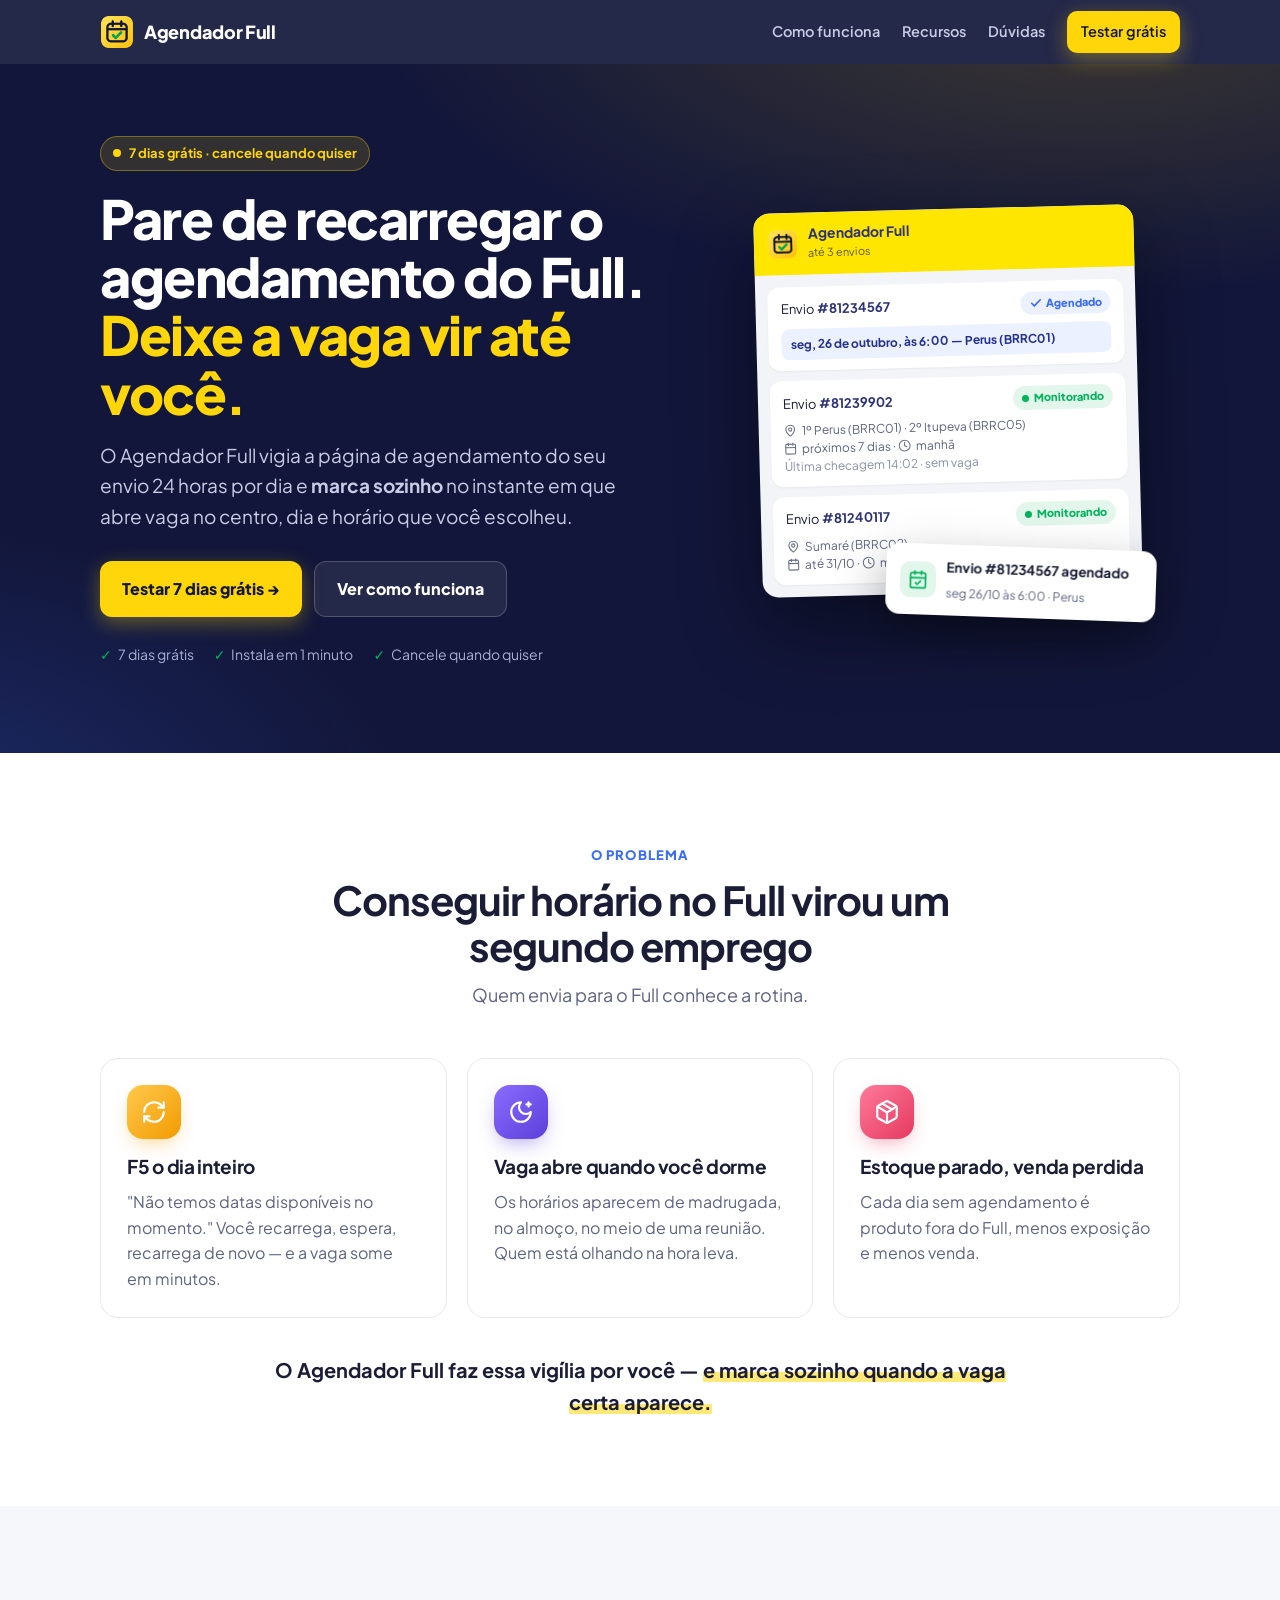
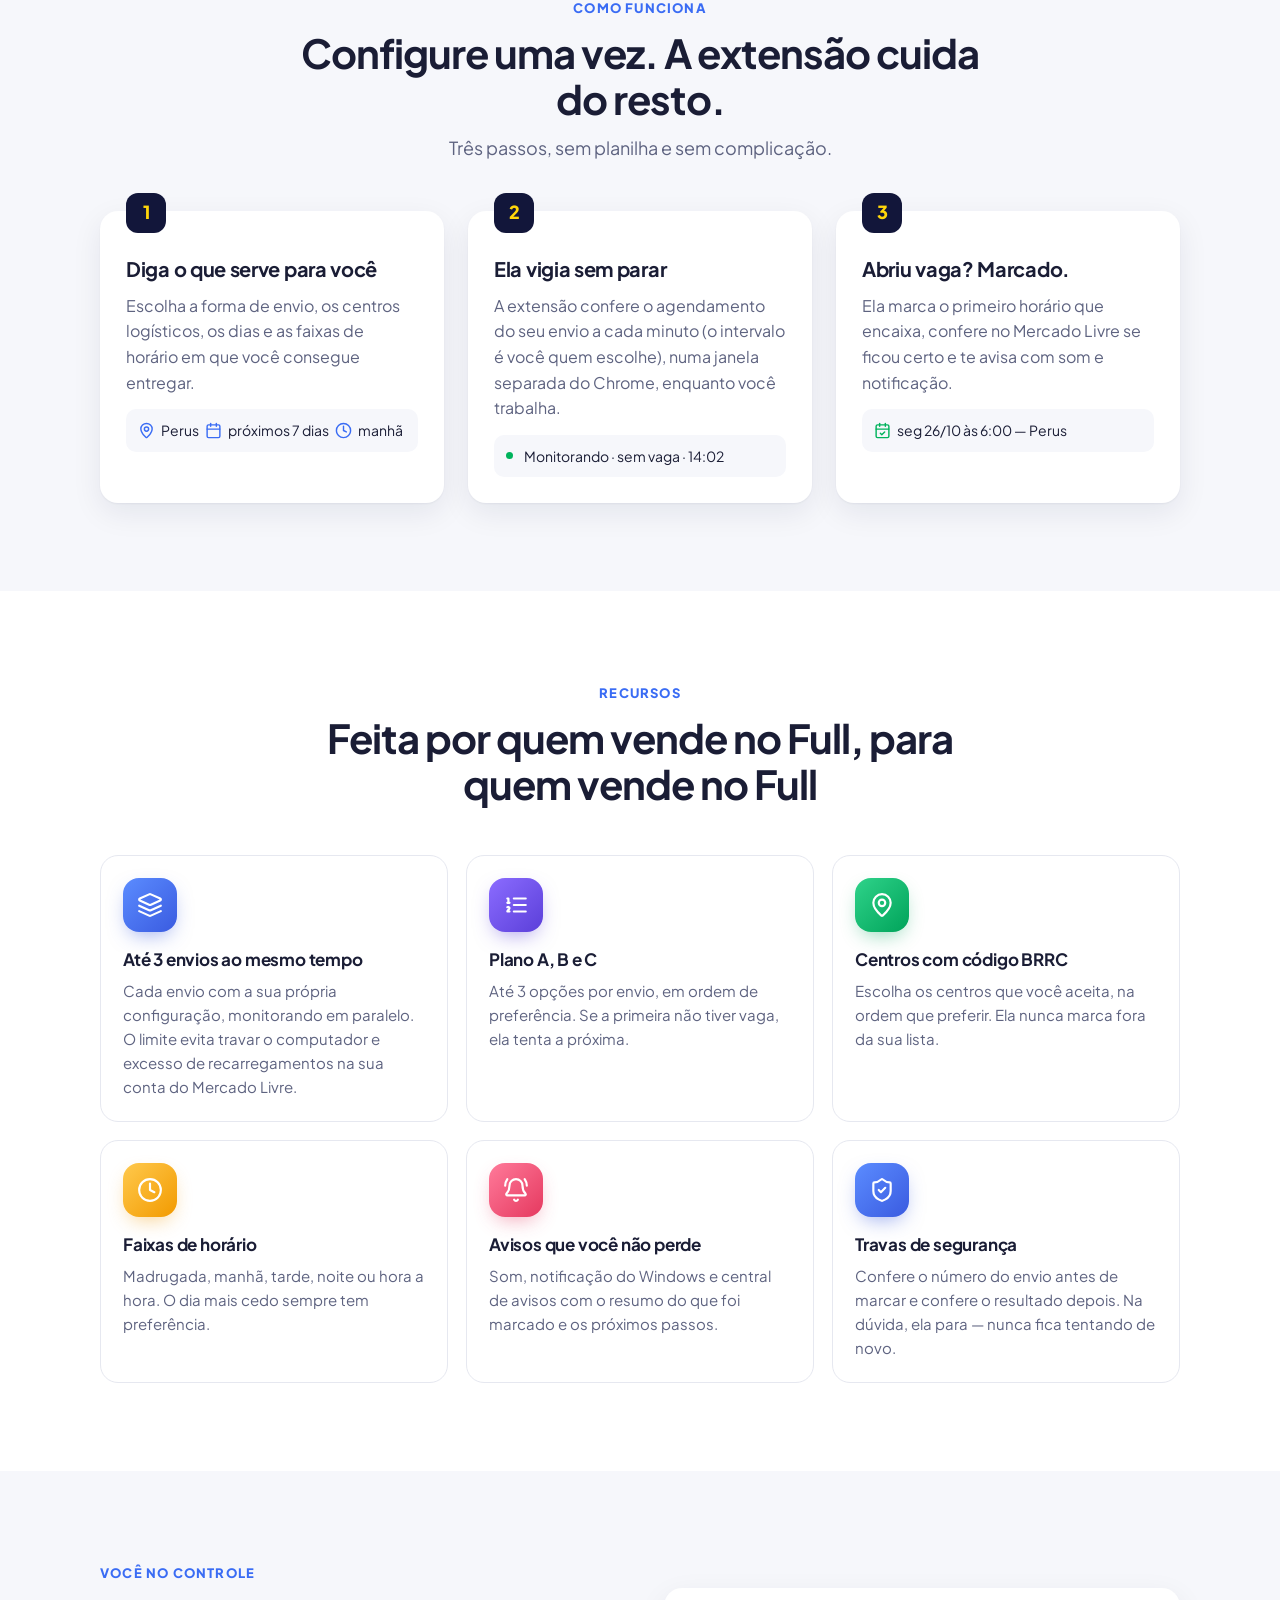
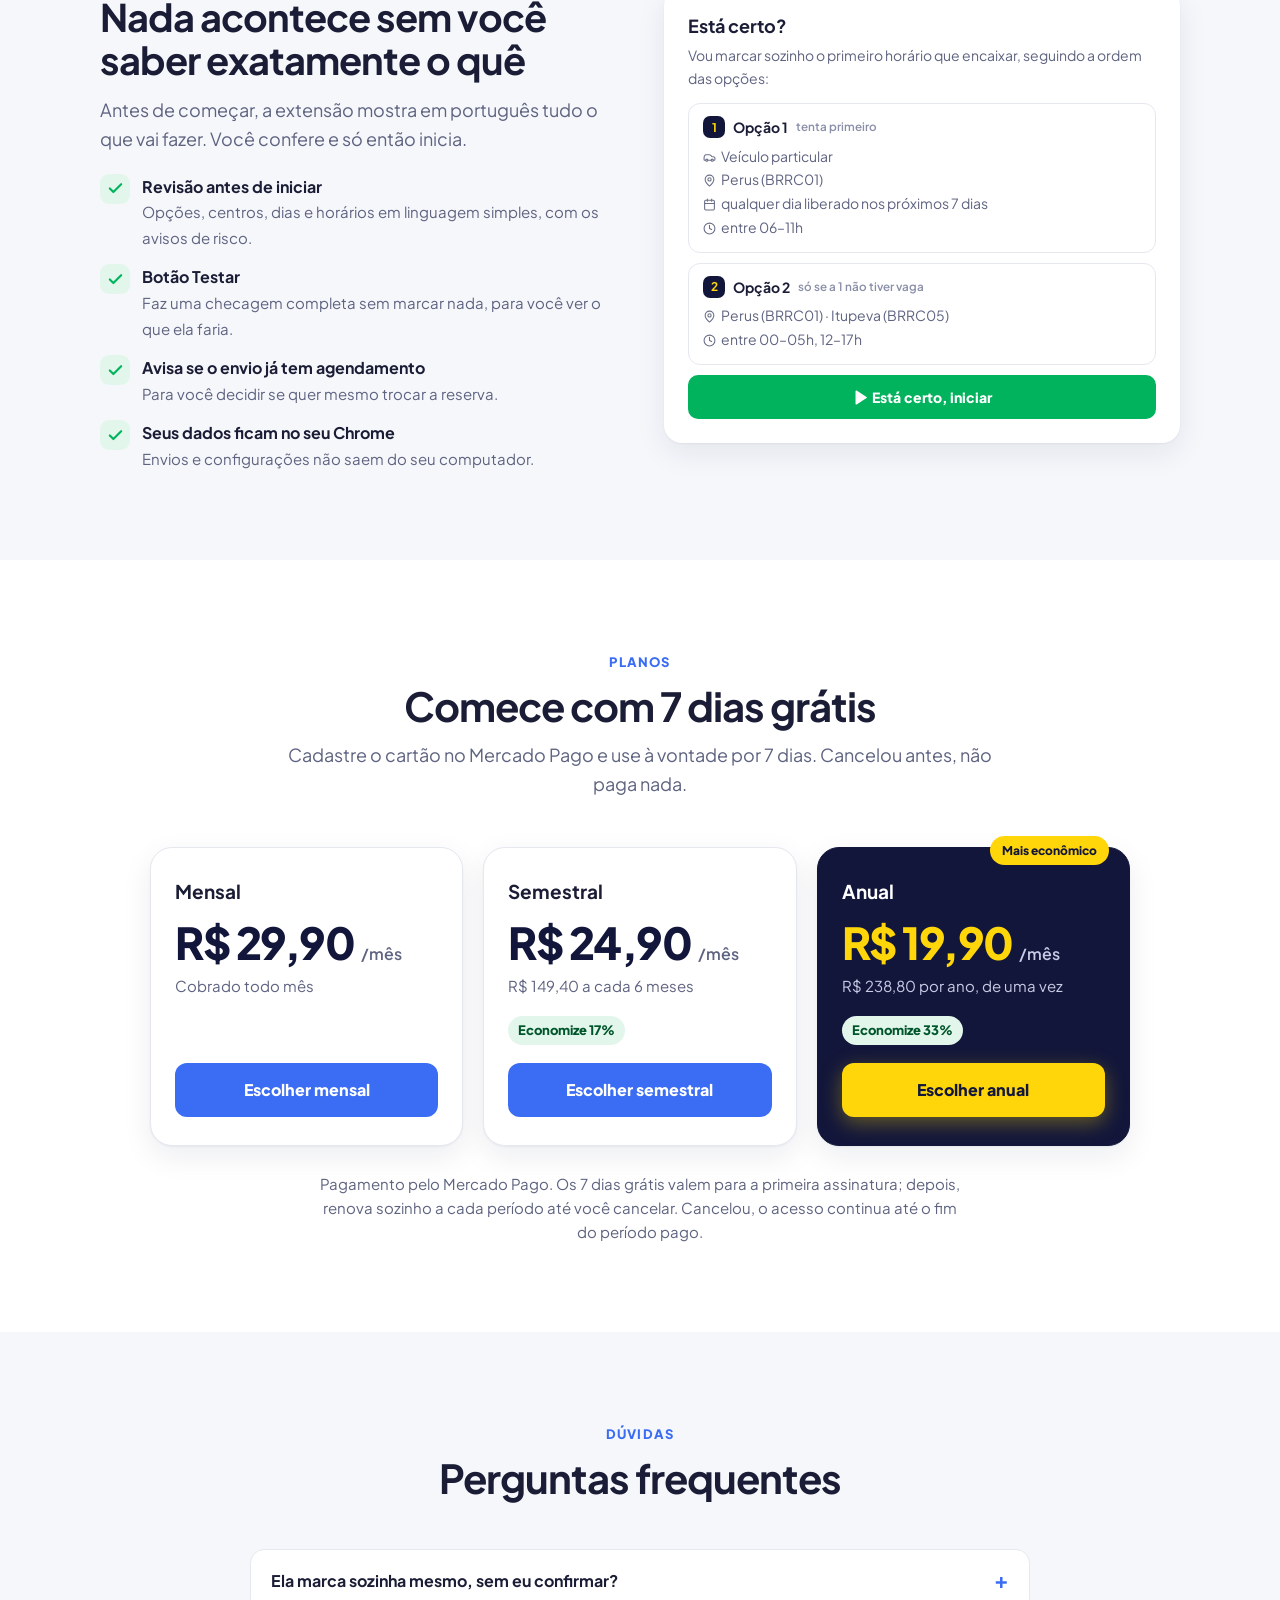
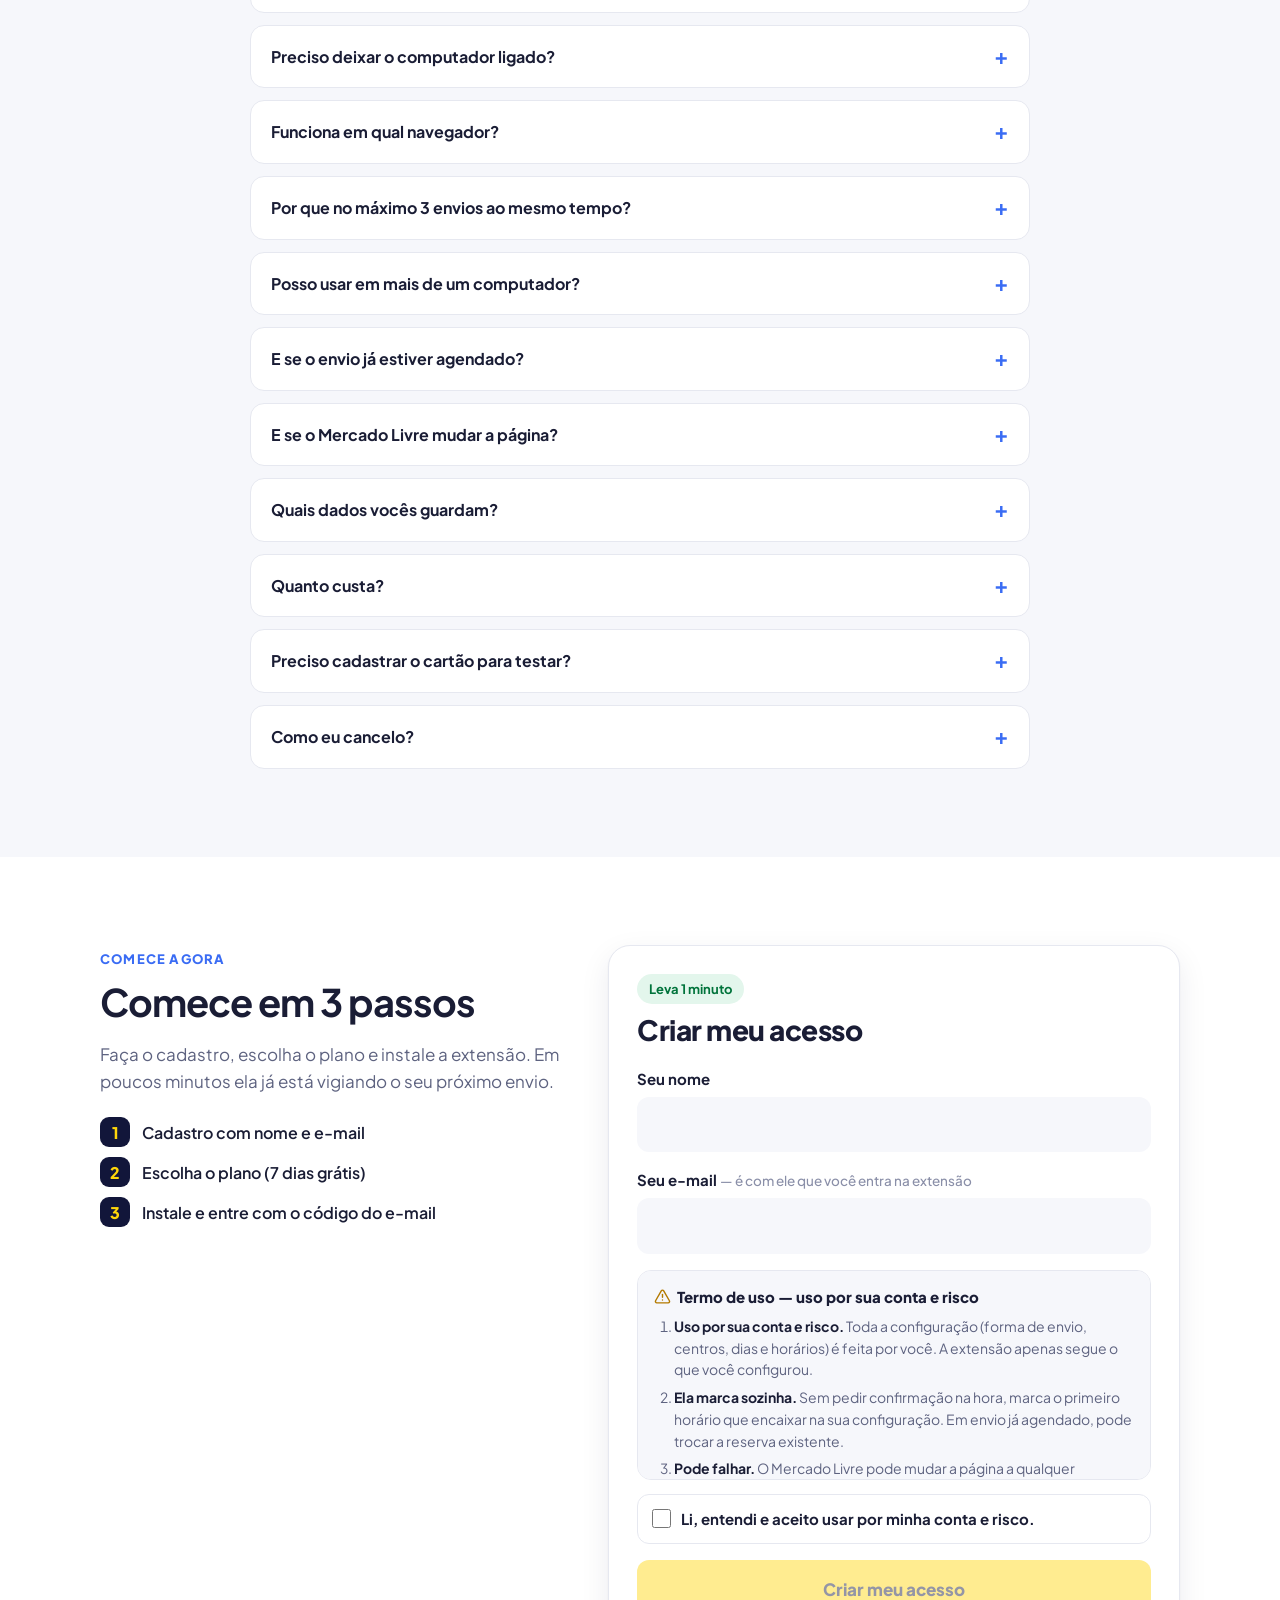
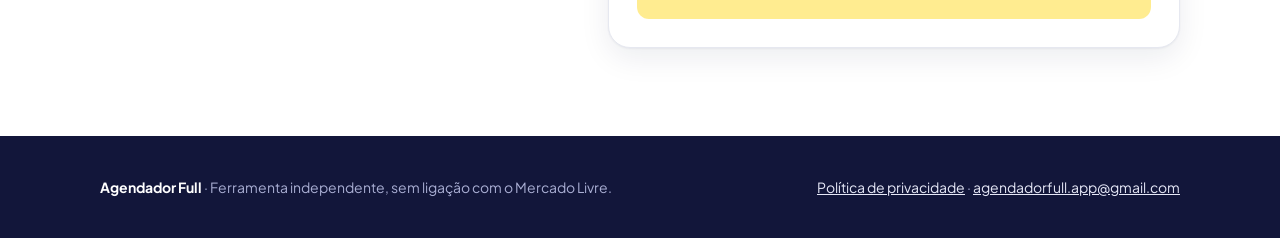
==== commit d4076cc0: "Planos por assinatura: mensal, semestral e anual, com 7 dias gratis (v2.7.1) Co-Authored-By: Claude " ====
--- a/index.html
+++ b/index.html
@@ -12,7 +12,7 @@
 <link rel="preconnect" href="https://fonts.googleapis.com">
 <link rel="preconnect" href="https://fonts.gstatic.com" crossorigin>
 <link href="https://fonts.googleapis.com/css2?family=Plus+Jakarta+Sans:wght@500;600;700;800&display=swap" rel="stylesheet">
-<link rel="stylesheet" href="landing.css?v=5">
+<link rel="stylesheet" href="landing.css?v=6">
 </head>
 <body>
 <svg width="0" height="0" style="position:absolute" aria-hidden="true">
@@ -49,14 +49,14 @@
 <!-- ================= HERO ================= -->
 <header class="hero"><div class="wrap">
   <div>
-    <span class="etiqueta"><i></i>Fase de teste gratuita · vagas limitadas</span>
+    <span class="etiqueta"><i></i>7 dias grátis · cancele quando quiser</span>
     <h1>Pare de recarregar o agendamento do Full. <em>Deixe a vaga vir até você.</em></h1>
     <p class="lead">O Agendador Full vigia a página de agendamento do seu envio 24 horas por dia e <b>marca sozinho</b> no instante em que abre vaga no centro, dia e horário que você escolheu.</p>
     <div class="ctas">
-      <a href="#cadastro" class="btn btn-ouro">Quero testar grátis →</a>
+      <a href="#cadastro" class="btn btn-ouro">Testar 7 dias grátis →</a>
       <a href="#como" class="btn btn-fantasma">Ver como funciona</a>
     </div>
-    <div class="garantias"><span>Sem cartão</span><span>Instala em 2 minutos</span><span>Você no controle</span></div>
+    <div class="garantias"><span>7 dias grátis</span><span>Instala em 1 minuto</span><span>Cancele quando quiser</span></div>
   </div>
 
   <div class="mock" aria-hidden="true">
@@ -148,15 +148,34 @@
   </div>
 </div></section>
 
-<!-- ================= PREÇO ================= -->
-<section class="sec"><div class="wrap">
-  <div class="preco">
-    <span class="etiqueta"><i></i>Fase de teste</span>
-    <h2>Teste grátis enquanto durar a fase de testes</h2>
-    <p>Estamos liberando o acesso para um grupo pequeno de vendedores. Cadastre-se agora e use sem pagar nada.</p>
-    <div class="grande">R$ 0 <small>durante o teste</small></div>
-    <p style="margin:22px 0 0"><a href="#cadastro" class="btn btn-ouro">Garantir meu acesso →</a></p>
-  </div>
+<!-- ================= PLANOS ================= -->
+<section class="sec" id="planos"><div class="wrap">
+  <div class="sec-tit"><span class="sobre">Planos</span><h2>Comece com 7 dias grátis</h2>
+    <p>Cadastre o cartão no Mercado Pago e use à vontade por 7 dias. Cancelou antes, não paga nada.</p></div>
+  <div class="planos">
+    <div class="plano">
+      <h3>Mensal</h3>
+      <div class="valor">R$ 29,90 <small>/mês</small></div>
+      <p class="cobra">Cobrado todo mês</p>
+      <a href="#cadastro" class="btn btn-azul largo" data-plano="mensal">Escolher mensal</a>
+    </div>
+    <div class="plano">
+      <h3>Semestral</h3>
+      <div class="valor">R$ 24,90 <small>/mês</small></div>
+      <p class="cobra">R$ 149,40 a cada 6 meses</p>
+      <span class="economia">Economize 17%</span>
+      <a href="#cadastro" class="btn btn-azul largo" data-plano="semestral">Escolher semestral</a>
+    </div>
+    <div class="plano destaque">
+      <span class="selo">Mais econômico</span>
+      <h3>Anual</h3>
+      <div class="valor">R$ 19,90 <small>/mês</small></div>
+      <p class="cobra">R$ 238,80 por ano, de uma vez</p>
+      <span class="economia">Economize 33%</span>
+      <a href="#cadastro" class="btn btn-ouro largo" data-plano="anual">Escolher anual</a>
+    </div>
+  </div>
+  <p class="planos-nota">Pagamento pelo Mercado Pago. Os 7 dias grátis valem para a primeira assinatura; depois, renova sozinho a cada período até você cancelar. Cancelou, o acesso continua até o fim do período pago.</p>
 </div></section>
 
 <!-- ================= FAQ ================= -->
@@ -165,13 +184,15 @@
   <div class="faq">
     <details><summary>Ela marca sozinha mesmo, sem eu confirmar?</summary><p>Sim. Esse é o objetivo: quando abre uma vaga que encaixa na sua configuração, ela marca na hora, sem pedir confirmação. Por isso você configura só o que realmente aceita e revisa tudo antes de iniciar.</p></details>
     <details><summary>Preciso deixar o computador ligado?</summary><p>Sim. O computador precisa ficar ligado e com o Chrome aberto. A extensão impede que o computador entre em suspensão sozinho enquanto está monitorando.</p></details>
-    <details><summary>Funciona em qual navegador?</summary><p>No Google Chrome, no computador. Nesta fase de teste a instalação é manual (leva 2 minutos, com passo a passo abaixo).</p></details>
+    <details><summary>Funciona em qual navegador?</summary><p>No Google Chrome, no computador. A instalação é pela Chrome Web Store, em um clique, e as atualizações chegam sozinhas.</p></details>
     <details><summary>Por que no máximo 3 envios ao mesmo tempo?</summary><p>Cada envio fica numa aba recarregando a página de agendamento. Com muitos envios juntos, o computador fica pesado e a sua conta faz recarregamentos demais no Mercado Livre, o que pode gerar verificações ou bloqueios. Com até 3 envios, a extensão trabalha leve e com segurança. Terminou um? É só adicionar o próximo.</p></details>
     <details><summary>Posso usar em mais de um computador?</summary><p>O acesso vale para um computador por vez. Ao entrar em outro, o anterior é desconectado automaticamente.</p></details>
     <details><summary>E se o envio já estiver agendado?</summary><p>A extensão confere e avisa antes de iniciar. Se você continuar, ela tenta trocar a reserva quando achar uma vaga que encaixe nas suas opções.</p></details>
     <details><summary>E se o Mercado Livre mudar a página?</summary><p>Pode acontecer, e a extensão pode parar de funcionar até ser atualizada. Por isso confira sempre no Mercado Livre o agendamento marcado. Nós acompanhamos e liberamos as correções.</p></details>
     <details><summary>Quais dados vocês guardam?</summary><p>Só nome, e-mail, o aceite do termo de uso e dados de acesso. Seus envios, configurações e qualquer dado da sua conta do Mercado Livre ficam apenas no seu navegador. Veja a <a href="privacidade.html">política de privacidade</a>.</p></details>
-    <details><summary>Quanto custa?</summary><p>Durante a fase de teste, nada. Antes de qualquer cobrança, avisaremos por e-mail com antecedência.</p></details>
+    <details><summary>Quanto custa?</summary><p>Mensal R$ 29,90; semestral R$ 149,40 (R$ 24,90 por mês); anual R$ 238,80 (R$ 19,90 por mês). A primeira assinatura tem 7 dias grátis.</p></details>
+    <details><summary>Preciso cadastrar o cartão para testar?</summary><p>Sim. O cartão fica cadastrado no Mercado Pago, e a primeira cobrança só acontece no fim dos 7 dias. Se cancelar antes, nada é cobrado.</p></details>
+    <details><summary>Como eu cancelo?</summary><p>No Mercado Pago, em Assinaturas, ou pelo link "Assinatura" no rodapé da extensão. O acesso continua até o fim do período já pago.</p></details>
   </div>
 </div></section>
 
@@ -179,45 +200,54 @@
 <section class="sec" id="cadastro"><div class="wrap cad">
   <div class="cad-lado">
     <span class="sec-tit" style="margin:0;text-align:left"><span class="sobre">Comece agora</span></span>
-    <h2>Teste grátis em 3 passos</h2>
-    <p>Faça o cadastro, baixe a extensão e entre com o seu e-mail. Em poucos minutos ela já está vigiando o seu próximo envio.</p>
-    <div class="msg info so-celular">Está no celular? Pode criar o seu acesso por aqui. A extensão funciona no <b>Chrome do computador</b>: depois é só abrir este mesmo site no computador para baixar.</div>
+    <h2>Comece em 3 passos</h2>
+    <p>Faça o cadastro, escolha o plano e instale a extensão. Em poucos minutos ela já está vigiando o seu próximo envio.</p>
+    <div class="msg info so-celular">Está no celular? Pode criar o seu acesso e assinar por aqui. A extensão funciona no <b>Chrome do computador</b>: depois é só abrir este mesmo site no computador para instalar.</div>
     <div class="etapas-mini">
       <div><i>1</i>Cadastro com nome e e-mail</div>
-      <div><i>2</i>Baixe e instale no Chrome</div>
-      <div><i>3</i>Entre com o código que chega no e-mail</div>
+      <div><i>2</i>Escolha o plano (7 dias grátis)</div>
+      <div><i>3</i>Instale e entre com o código do e-mail</div>
     </div>
   </div>
 
   <div>
     <div class="caixa" id="boxCadastro">
-      <div class="caixa-cab"><span class="etiqueta-clara">Grátis · leva 1 minuto</span><h3>Criar meu acesso</h3></div>
+      <div class="caixa-cab"><span class="etiqueta-clara">Leva 1 minuto</span><h3>Criar meu acesso</h3></div>
       <form id="form" novalidate>
         <label class="campo">Seu nome<input id="nome" autocomplete="name" maxlength="80" required></label>
         <label class="campo">Seu e-mail <small>— é com ele que você entra na extensão</small><input id="email" type="email" autocomplete="email" maxlength="120" required></label>
         <div class="termo">
-          <b class="tit"><svg class="i-sm"><use href="#i-alerta"/></svg> Termo de uso — versão de teste, uso por sua conta e risco</b>
+          <b class="tit"><svg class="i-sm"><use href="#i-alerta"/></svg> Termo de uso — uso por sua conta e risco</b>
           <ol id="termo"></ol>
         </div>
         <label class="check"><input type="checkbox" id="aceito"><span>Li, entendi e aceito usar por minha conta e risco.</span></label>
-        <button class="btn btn-ouro largo" id="btnCadastrar" type="submit" disabled>Criar meu acesso grátis</button>
+        <button class="btn btn-ouro largo" id="btnCadastrar" type="submit" disabled>Criar meu acesso</button>
         <div id="msgCadastro"></div>
       </form>
     </div>
 
+    <div class="caixa oculto" id="boxPlano" style="margin-top:22px">
+      <div class="caixa-cab"><span class="etiqueta-clara">7 dias grátis na primeira assinatura</span><h3>Escolha o seu plano</h3></div>
+      <p style="margin:-8px 0 14px;color:var(--cinza)">Assinatura de <b id="emailPlano"></b></p>
+      <div class="escolha">
+        <label><input type="radio" name="plano" value="mensal"><b>Mensal</b><span>R$ 29,90 por mês</span></label>
+        <label><input type="radio" name="plano" value="semestral"><b>Semestral</b><span>R$ 149,40 a cada 6 meses<br>(R$ 24,90/mês)</span></label>
+        <label><input type="radio" name="plano" value="anual"><b>Anual</b><span>R$ 238,80 por ano<br>(R$ 19,90/mês)</span></label>
+      </div>
+      <button class="btn btn-ouro largo" id="btnAssinar" type="button">Continuar no Mercado Pago</button>
+      <p style="margin:12px 0 0;color:var(--cinza);font-size:14px">O cartão fica no Mercado Pago, e a cobrança só acontece no fim dos 7 dias grátis. Cancele quando quiser.</p>
+      <div id="msgPlano"></div>
+    </div>
+
     <div class="caixa instalar oculto" id="instalar">
-      <h3><svg class="i-md"><use href="#i-download"/></svg> Baixe e instale no Chrome</h3>
-      <p style="margin:0 0 16px"><a class="btn btn-verde" id="btnBaixar" href="agendador-full-ml.zip" download><svg class="i-sm"><use href="#i-download"/></svg> Baixar a extensão <span id="versao"></span></a></p>
+      <h3><svg class="i-md"><use href="#i-download"/></svg> Instale no Chrome</h3>
+      <p style="margin:0 0 16px"><a class="btn btn-verde" id="btnLoja" href="#" target="_blank" rel="noopener"><svg class="i-sm"><use href="#i-download"/></svg> Instalar pela Chrome Web Store</a></p>
       <ol class="inst">
-        <li>Crie uma pasta <b>fixa</b> no computador, por exemplo <code>Documentos\Agendador Full</code>, e extraia o arquivo baixado dentro dela. Vai aparecer a pasta <code>agendador-full-ml</code>.</li>
-        <li>No Chrome, digite <code>chrome://extensions</code> na barra de endereço e aperte Enter.</li>
-        <li>Ligue o <b>Modo do desenvolvedor</b> (canto superior direito).</li>
-        <li>Clique em <b>Carregar sem compactação</b> e escolha a pasta <code>agendador-full-ml</code> (a que tem o arquivo <code>manifest.json</code>).</li>
+        <li>Na página da loja, clique em <b>Usar no Chrome</b> e depois em <b>Adicionar extensão</b>.</li>
         <li>Clique no ícone de quebra-cabeça ao lado da barra de endereço e fixe o <b>Agendador Full</b> no alfinete.</li>
         <li>Clique no ícone amarelo, aceite o termo, digite <b>o mesmo e-mail do cadastro</b> e entre com o código de 6 dígitos que chegar no e-mail.</li>
       </ol>
-      <div class="aviso"><b>Importante:</b> nas próximas versões, extraia <b>sempre na mesma pasta</b>, por cima dos arquivos, e clique em ↻ no Agendador em <code>chrome://extensions</code>. Em outra pasta, o Chrome entende como outra extensão e você perde o login e as configurações.</div>
-      <p class="msg info">O acesso vale para <b>um computador por vez</b>. O código só é pedido no primeiro acesso de cada computador.</p>
+      <p class="msg info">O acesso vale para <b>um computador por vez</b>. O código só é pedido no primeiro acesso de cada computador. As atualizações chegam sozinhas pela loja.</p>
     </div>
   </div>
 </div></section>
@@ -236,9 +266,10 @@
 window.addEventListener('load', () => { if (!mexeu) window.scrollTo(0, 0); });
 
 const API = 'https://qasrccmtrllotukyeiax.supabase.co/functions/v1/agendador-auth';
-const VERSAO = '2.6.2';
+const VERSAO = '2.7.1';
+const LOJA = 'https://chromewebstore.google.com/detail/ahecghnbgbcocmabfihghkaobhfbihhk';
 // Mesmo texto e versão do termo da extensão (popup.js: TERMO / TERMO_VERSAO).
-const TERMO_VERSAO = 2;
+const TERMO_VERSAO = 3;
 const TERMO = [
   ['Uso por sua conta e risco.', 'Toda a configuração (forma de envio, centros, dias e horários) é feita por você. A extensão apenas segue o que você configurou.'],
   ['Ela marca sozinha.', 'Sem pedir confirmação na hora, marca o primeiro horário que encaixar na sua configuração. Em envio já agendado, pode trocar a reserva existente.'],
@@ -246,19 +277,55 @@
   ['Sem responsabilidade por prejuízos.', 'Não nos responsabilizamos por agendamentos errados, indesejados ou perdidos, troca de reserva ou de centro, reetiquetagem, atrasos, multas, cobranças, custos de transporte ou armazenagem, bloqueio ou suspensão da conta, nem por qualquer outro prejuízo, direto ou indireto, decorrente do uso.'],
   ['Regras do Mercado Livre.', 'O uso de automação pode não ser permitido pelos termos do Mercado Livre. Esse risco é seu.'],
   ['Confira sempre.', 'Confira no Mercado Livre a data, o horário e o centro de cada envio. A responsabilidade pelo envio e pelas regras do Full é sua.'],
-  ['Seus dados.', 'Envios, configurações e histórico ficam só neste Chrome. No nosso servidor ficam apenas nome, e-mail, aceite do termo e dados de acesso (veja a política de privacidade no site).']
+  ['Assinatura.', 'O uso é por assinatura (mensal, semestral ou anual), paga pelo Mercado Pago. A primeira assinatura tem 7 dias grátis com o cartão já cadastrado: se cancelar dentro desse prazo, nada é cobrado; se não, a cobrança é feita no fim do teste e renova sozinha a cada período até você cancelar. Cancelando, o acesso continua até o fim do período já pago, sem reembolso proporcional. Sem assinatura ativa, a extensão não monitora nem marca.'],
+  ['Seus dados.', 'Envios, configurações e histórico ficam só neste Chrome. No nosso servidor ficam apenas nome, e-mail, aceite do termo, dados de acesso e a situação da assinatura. Os dados do cartão ficam só com o Mercado Pago (veja a política de privacidade no site).']
 ];
 const $ = s => document.querySelector(s);
 const esc = s => String(s).replace(/[&<>"']/g, c => ({ '&': '&amp;', '<': '&lt;', '>': '&gt;', '"': '&quot;', "'": '&#39;' }[c]));
 $('#termo').innerHTML = TERMO.map(([t, x]) => `<li><b>${esc(t)}</b> ${esc(x)}</li>`).join('');
-$('#versao').textContent = 'v' + VERSAO;
-
-const ERROS = { email_invalido: 'Confira o e-mail digitado.', termo_obrigatorio: 'É preciso aceitar o termo de uso.', falha_servidor: 'O servidor não respondeu. Tente de novo em instantes.' };
-
+$('#btnLoja').href = LOJA;
+
+const ERROS = {
+  email_invalido: 'Confira o e-mail digitado.', termo_obrigatorio: 'É preciso aceitar o termo de uso.',
+  nao_cadastrado: 'Este e-mail ainda não tem cadastro. Crie o seu acesso primeiro.', bloqueado: 'Este acesso está bloqueado. Fale com o suporte.',
+  ja_assinante: 'Você já tem uma assinatura ativa. Para trocar de plano ou de cartão, use as Assinaturas do Mercado Pago.',
+  plano_invalido: 'Escolha um plano.', falha_servidor: 'O servidor não respondeu. Tente de novo em instantes.'
+};
+const chamar = dados => fetch(API, { method: 'POST', headers: { 'Content-Type': 'application/json' }, body: JSON.stringify(dados) }).then(x => x.json());
+
+// Depois do cadastro (ou vindo da extensão com ?email=): escolher o plano e instalar.
+let emailCadastro = '';
 function liberarInstalacao(email) {
+  emailCadastro = email;
+  $('#emailPlano').textContent = email;
+  $('#boxPlano').classList.remove('oculto');
   $('#instalar').classList.remove('oculto');
-  $('#msgCadastro').innerHTML = `<div class="msg ok">Acesso criado para <b>${esc(email)}</b>. Agora baixe e instale a extensão.</div>`;
+  $('#msgCadastro').innerHTML = `<div class="msg ok">Acesso criado para <b>${esc(email)}</b>. Agora escolha o plano e instale a extensão.</div>`;
 }
+function escolherPlano(plano) { const r = document.querySelector(`input[name="plano"][value="${plano}"]`); if (r) r.checked = true; }
+
+$('#btnAssinar').addEventListener('click', async () => {
+  const plano = (document.querySelector('input[name="plano"]:checked') || {}).value;
+  if (!plano) { $('#msgPlano').innerHTML = '<div class="msg erro">Escolha um dos planos.</div>'; return; }
+  const b = $('#btnAssinar');
+  b.disabled = true; b.textContent = 'Abrindo o Mercado Pago…'; $('#msgPlano').innerHTML = '';
+  try {
+    const r = await chamar({ acao: 'assinar', email: emailCadastro, plano });
+    if (!r.ok || !r.url) throw new Error(ERROS[r.erro] || 'Não consegui abrir o pagamento. Tente de novo.');
+    location.href = r.url;
+  } catch (e) {
+    $('#msgPlano').innerHTML = `<div class="msg erro">${esc(e.message || 'Falha de conexão.')}</div>`;
+    b.disabled = false; b.textContent = 'Continuar no Mercado Pago';
+  }
+});
+
+// Botões dos cards de plano: marcam o plano; quem já tem cadastro vai direto para a escolha.
+document.querySelectorAll('[data-plano]').forEach(a => a.addEventListener('click', ev => {
+  escolherPlano(a.dataset.plano);
+  if (!emailCadastro) return;
+  ev.preventDefault(); ev.stopPropagation();
+  $('#boxPlano').scrollIntoView({ behavior: 'smooth', block: 'start' });
+}));
 
 function atualizarBotao() { $('#btnCadastrar').disabled = !$('#aceito').checked; }
 $('#aceito').addEventListener('change', atualizarBotao);
@@ -273,16 +340,15 @@
   $('#btnCadastrar').disabled = true;
   $('#btnCadastrar').textContent = 'Criando…';
   try {
-    const r = await fetch(API, { method: 'POST', headers: { 'Content-Type': 'application/json' },
-      body: JSON.stringify({ acao: 'cadastrar', nome, email, termo_versao: TERMO_VERSAO, ext_versao: 'site' }) }).then(x => x.json());
+    const r = await chamar({ acao: 'cadastrar', nome, email, termo_versao: TERMO_VERSAO, ext_versao: 'site' });
     if (!r.ok) throw new Error(ERROS[r.erro] || 'Não consegui cadastrar. Tente de novo.');
     try { localStorage.setItem('agendador_cadastro', email); } catch (e) { /* sem armazenamento */ }
     liberarInstalacao(email);
-    $('#instalar').scrollIntoView({ behavior: 'smooth', block: 'start' });
+    $('#boxPlano').scrollIntoView({ behavior: 'smooth', block: 'start' });
   } catch (e) {
     $('#msgCadastro').innerHTML = `<div class="msg erro">${esc(e.message || 'Falha de conexão.')}</div>`;
   } finally {
-    $('#btnCadastrar').textContent = 'Criar meu acesso grátis';
+    $('#btnCadastrar').textContent = 'Criar meu acesso';
     atualizarBotao();
   }
 });
@@ -296,8 +362,32 @@
   alvo.scrollIntoView({ behavior: 'smooth', block: 'start' });
 });
 
-// Quem já se cadastrou neste navegador vê o download direto.
-try { const e = localStorage.getItem('agendador_cadastro'); if (e) { $('#email').value = e; liberarInstalacao(e); } } catch (err) { /* sem armazenamento */ }
+// Quem já se cadastrou neste navegador (ou veio da extensão com ?email=) vê os planos e a instalação direto.
+const params = new URLSearchParams(location.search);
+let jaCadastrado = params.get('email') || '';
+try { jaCadastrado = jaCadastrado || localStorage.getItem('agendador_cadastro') || ''; } catch (err) { /* sem armazenamento */ }
+if (/^[^@\s]+@[^@\s]+\.[^@\s]+$/.test(jaCadastrado)) { $('#email').value = jaCadastrado; liberarInstalacao(jaCadastrado.toLowerCase()); }
+if (params.get('email')) {
+  $('#boxCadastro').classList.add('oculto');
+  addEventListener('load', () => $('#boxPlano').scrollIntoView({ block: 'start' }));
+}
+
+// Volta do Mercado Pago.
+const RETORNO = {
+  ok: ['ok', 'Assinatura recebida! Agora é só instalar a extensão e entrar com o seu e-mail. Se a extensão ainda disser que a assinatura não está ativa, espere alguns minutos e toque em "Já assinei".'],
+  pendente: ['info', 'O pagamento está em análise no Mercado Pago. Assim que ele for aprovado, a extensão é liberada sozinha.'],
+  falhou: ['erro', 'O pagamento não foi concluído. Escolha o plano e tente de novo.']
+};
+const volta = RETORNO[params.get('assinatura')];
+// Confere direto no Mercado Pago na volta, para o acesso não depender só do aviso automático.
+if (params.get('assinatura') === 'ok' && emailCadastro) chamar({ acao: 'conferir', email: emailCadastro }).catch(() => {});
+if (volta) {
+  $('#boxCadastro').classList.add('oculto');
+  $('#instalar').classList.remove('oculto');
+  $('#msgPlano').innerHTML = `<div class="msg ${volta[0]}">${esc(volta[1])}</div>`;
+  if (params.get('assinatura') !== 'falhou') $('#instalar').insertAdjacentHTML('afterbegin', `<div class="msg ${volta[0]}" style="margin:0 0 16px">${esc(volta[1])}</div>`);
+  addEventListener('load', () => $(params.get('assinatura') === 'falhou' ? '#boxPlano' : '#instalar').scrollIntoView({ block: 'start' }));
+}
 </script>
 </body>
 </html>
--- a/landing.css
+++ b/landing.css
@@ -146,6 +146,28 @@
 .preco p { color: #C9CCE6; font-size: 18px; margin: 0 0 26px; }
 .preco .grande { font-size: 56px; font-weight: 800; color: var(--ouro); letter-spacing: -2px; line-height: 1; }
 .preco .grande small { font-size: 18px; color: #C9CCE6; letter-spacing: 0; font-weight: 600; }
+
+/* planos */
+.planos { display: grid; grid-template-columns: repeat(3, 1fr); gap: 20px; max-width: 980px; margin: 0 auto; align-items: stretch; }
+.plano { background: var(--branco); border: 1px solid var(--linha); border-radius: 22px; padding: 28px 24px; box-shadow: var(--sombra); display: flex; flex-direction: column; position: relative; }
+.plano h3 { margin: 0 0 14px; font-size: 19px; }
+.plano .valor { font-size: 44px; font-weight: 800; letter-spacing: -1.5px; line-height: 1; color: var(--noite); }
+.plano .valor small { font-size: 16px; color: var(--cinza); font-weight: 600; letter-spacing: 0; }
+.plano .cobra { color: var(--cinza); font-size: 15px; margin: 10px 0 18px; min-height: 22px; }
+.plano .economia { display: inline-block; align-self: flex-start; background: var(--verde-bg); color: #00562B; font-weight: 800; font-size: 13px; padding: 4px 10px; border-radius: 20px; margin-bottom: 18px; }
+.plano .btn { margin-top: auto; }
+.plano.destaque { background: var(--noite); color: #fff; border-color: var(--noite); }
+.plano.destaque .valor { color: var(--ouro); }
+.plano.destaque .cobra, .plano.destaque .valor small { color: #C9CCE6; }
+.plano .selo { position: absolute; top: -12px; right: 20px; background: var(--ouro); color: var(--noite); font-size: 12px; font-weight: 800; padding: 5px 12px; border-radius: 20px; }
+.planos-nota { text-align: center; color: var(--cinza); font-size: 15px; max-width: 640px; margin: 26px auto 0; }
+.escolha { display: grid; gap: 10px; margin-bottom: 16px; }
+.escolha label { display: flex; align-items: center; gap: 12px; border: 1.5px solid var(--linha); border-radius: 12px; padding: 12px 14px; cursor: pointer; transition: border-color .15s, background .15s; }
+.escolha label:has(input:checked) { border-color: var(--verde); background: var(--verde-bg); }
+.escolha input { width: 19px; height: 19px; margin: 0; accent-color: var(--verde); flex: none; }
+.escolha b { flex: 1; }
+.escolha span { color: var(--cinza); font-size: 14px; text-align: right; }
+@media (max-width: 900px) { .planos { grid-template-columns: 1fr; max-width: 440px; } }
 
 /* faq */
 .faq { max-width: 780px; margin: 0 auto; display: grid; gap: 12px; }
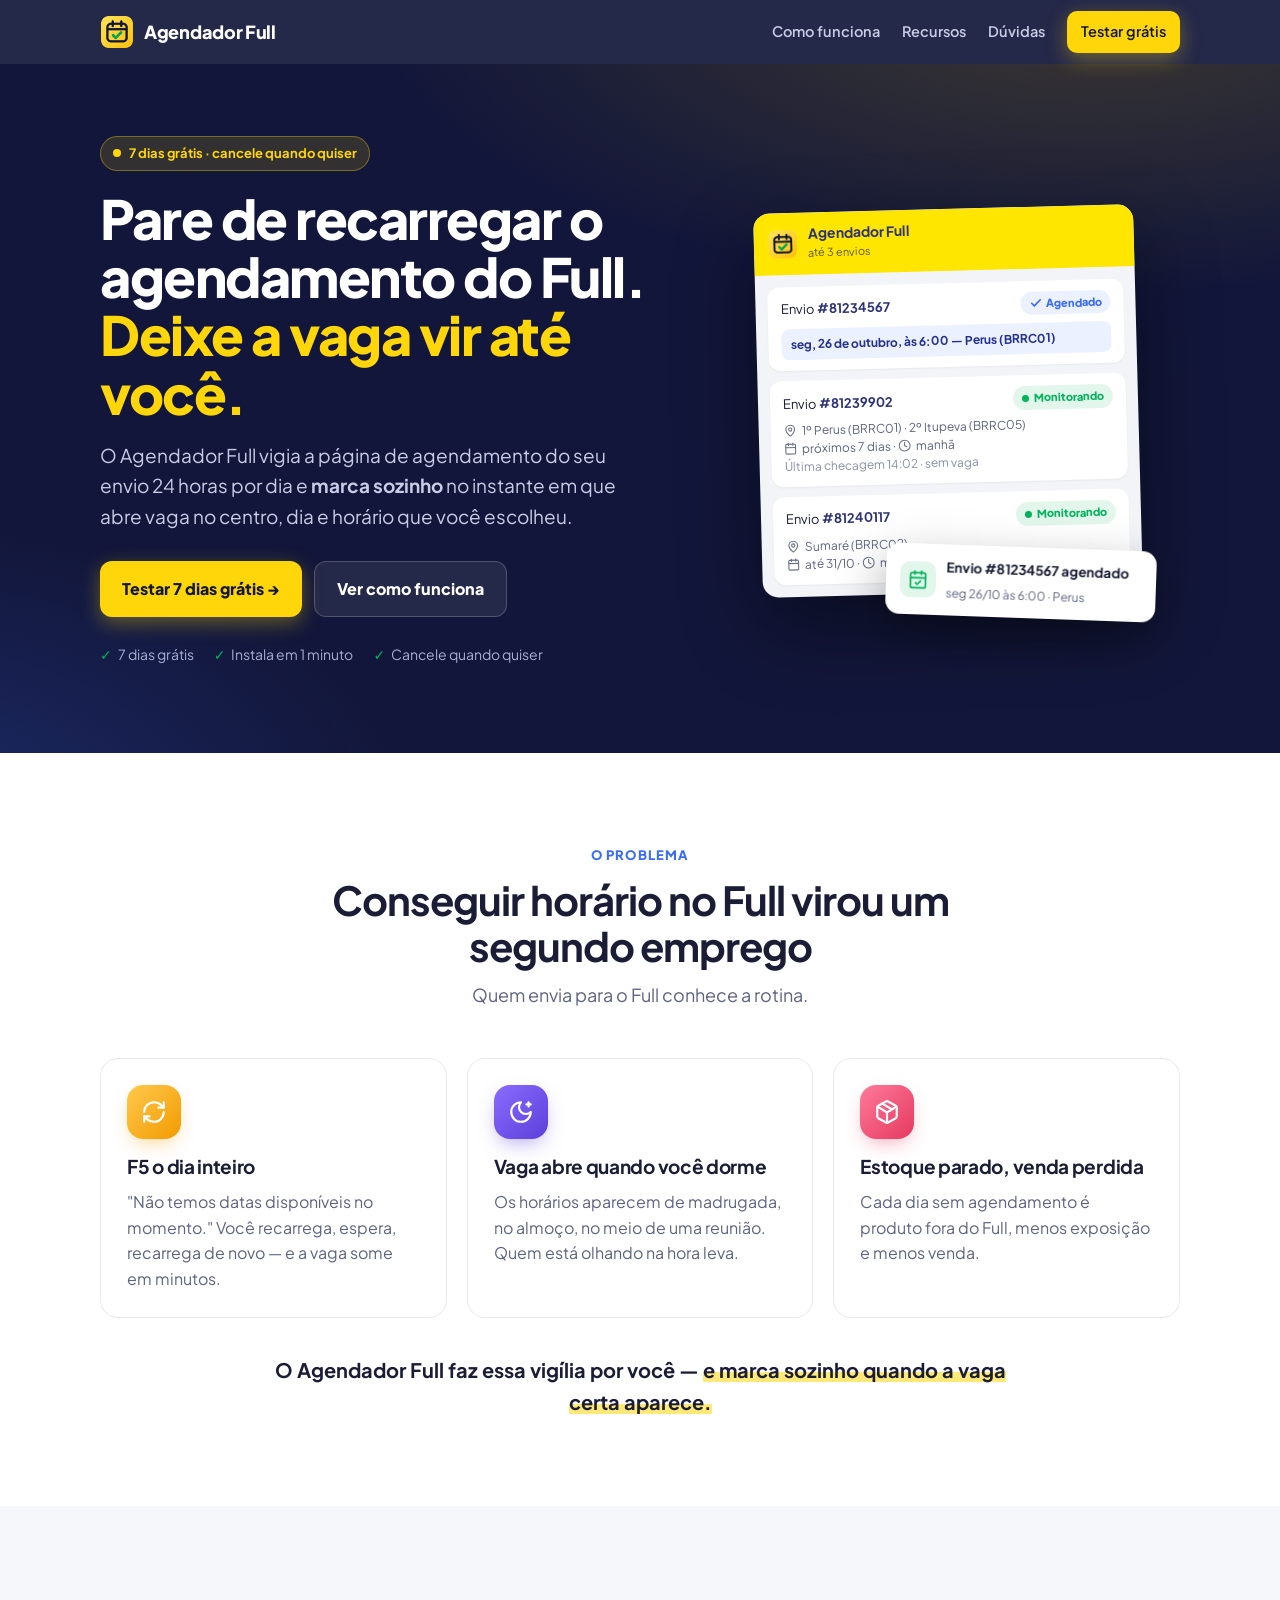
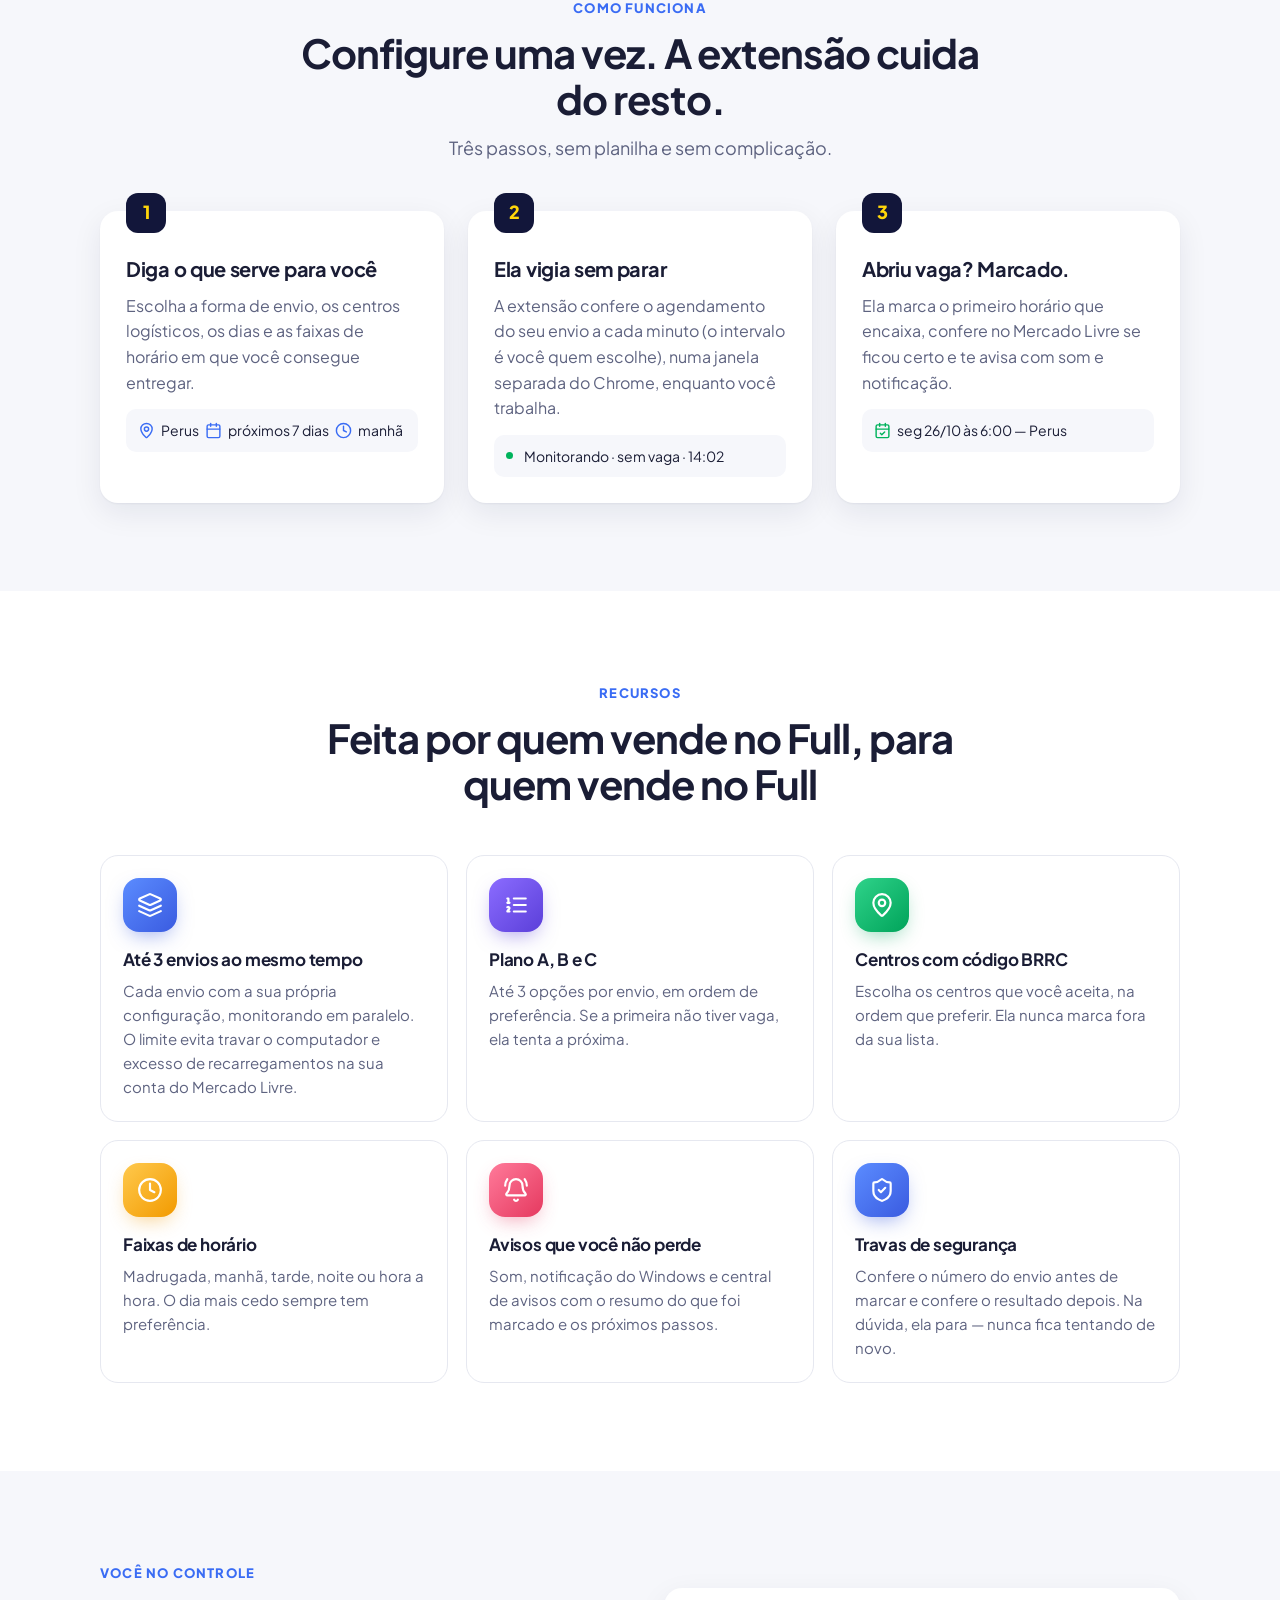
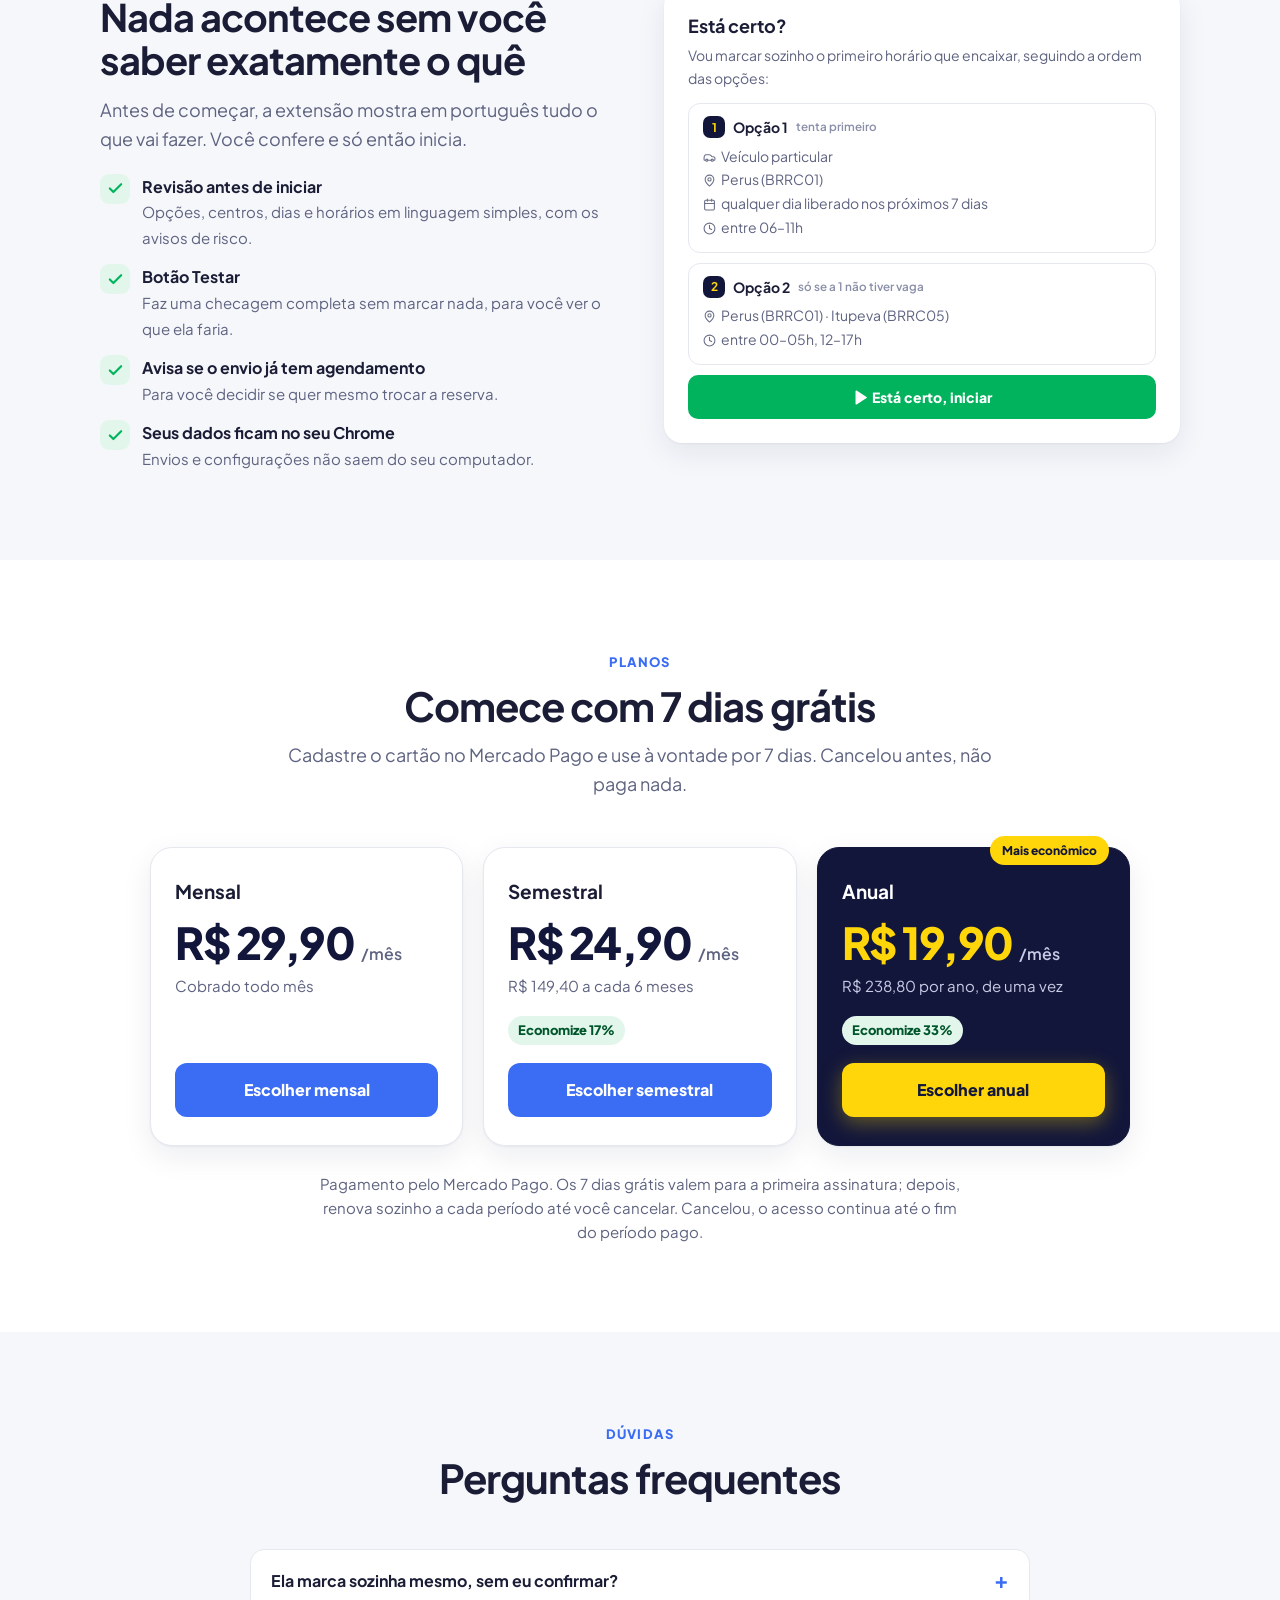
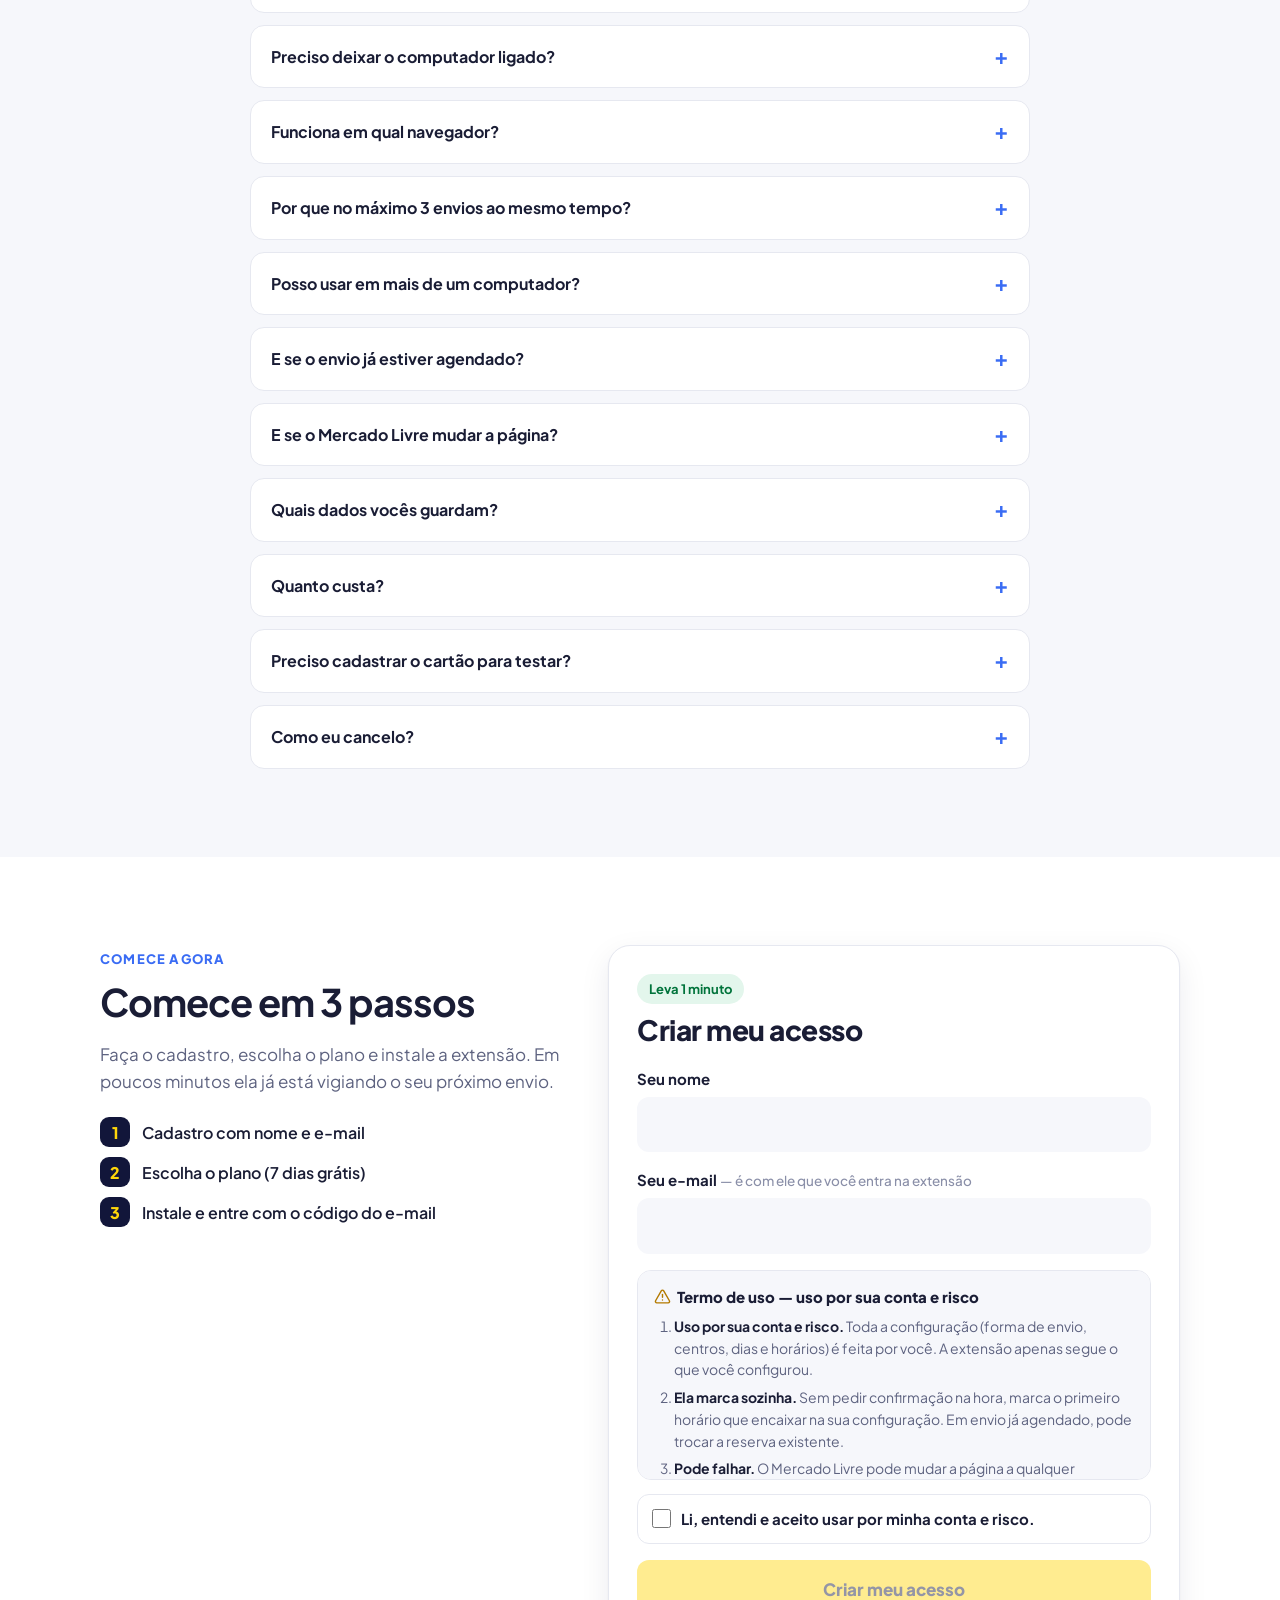
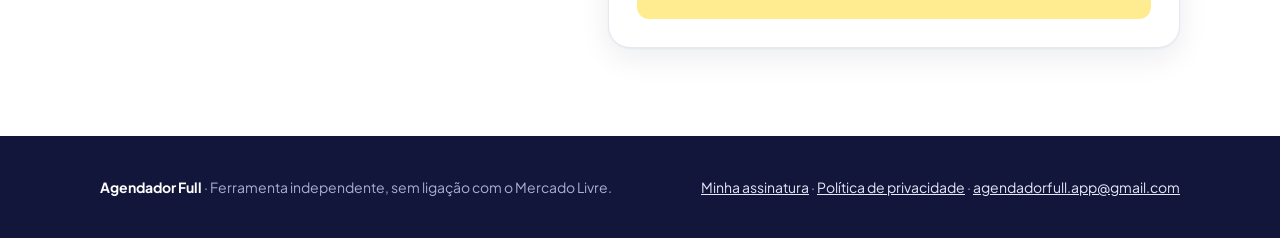
==== commit a620fe97: "Página Minha assinatura: cancelamento, troca de plano e arrependimento Co-Authored-By: Claude Opus 5" ====
--- a/index.html
+++ b/index.html
@@ -192,7 +192,7 @@
     <details><summary>Quais dados vocês guardam?</summary><p>Só nome, e-mail, o aceite do termo de uso e dados de acesso. Seus envios, configurações e qualquer dado da sua conta do Mercado Livre ficam apenas no seu navegador. Veja a <a href="privacidade.html">política de privacidade</a>.</p></details>
     <details><summary>Quanto custa?</summary><p>Mensal R$ 29,90; semestral R$ 149,40 (R$ 24,90 por mês); anual R$ 238,80 (R$ 19,90 por mês). A primeira assinatura tem 7 dias grátis.</p></details>
     <details><summary>Preciso cadastrar o cartão para testar?</summary><p>Sim. O cartão fica cadastrado no Mercado Pago, e a primeira cobrança só acontece no fim dos 7 dias. Se cancelar antes, nada é cobrado.</p></details>
-    <details><summary>Como eu cancelo?</summary><p>No Mercado Pago, em Assinaturas, ou pelo link "Assinatura" no rodapé da extensão. O acesso continua até o fim do período já pago.</p></details>
+    <details><summary>Como eu cancelo?</summary><p>Em <a href="assinatura.html">Minha assinatura</a>, ou no Mercado Pago, em Assinaturas. O acesso continua até o fim do período já pago. Se foi cobrado há até 7 dias, você pode desistir e receber o valor de volta.</p></details>
   </div>
 </div></section>
 
@@ -254,7 +254,7 @@
 
 <footer><div class="wrap">
   <div><b style="color:#fff">Agendador Full</b> · Ferramenta independente, sem ligação com o Mercado Livre.</div>
-  <div><a href="privacidade.html">Política de privacidade</a> · <a href="mailto:agendadorfull.app@gmail.com">agendadorfull.app@gmail.com</a></div>
+  <div><a href="assinatura.html">Minha assinatura</a> · <a href="privacidade.html">Política de privacidade</a> · <a href="mailto:agendadorfull.app@gmail.com">agendadorfull.app@gmail.com</a></div>
 </div></footer>
 
 <script>
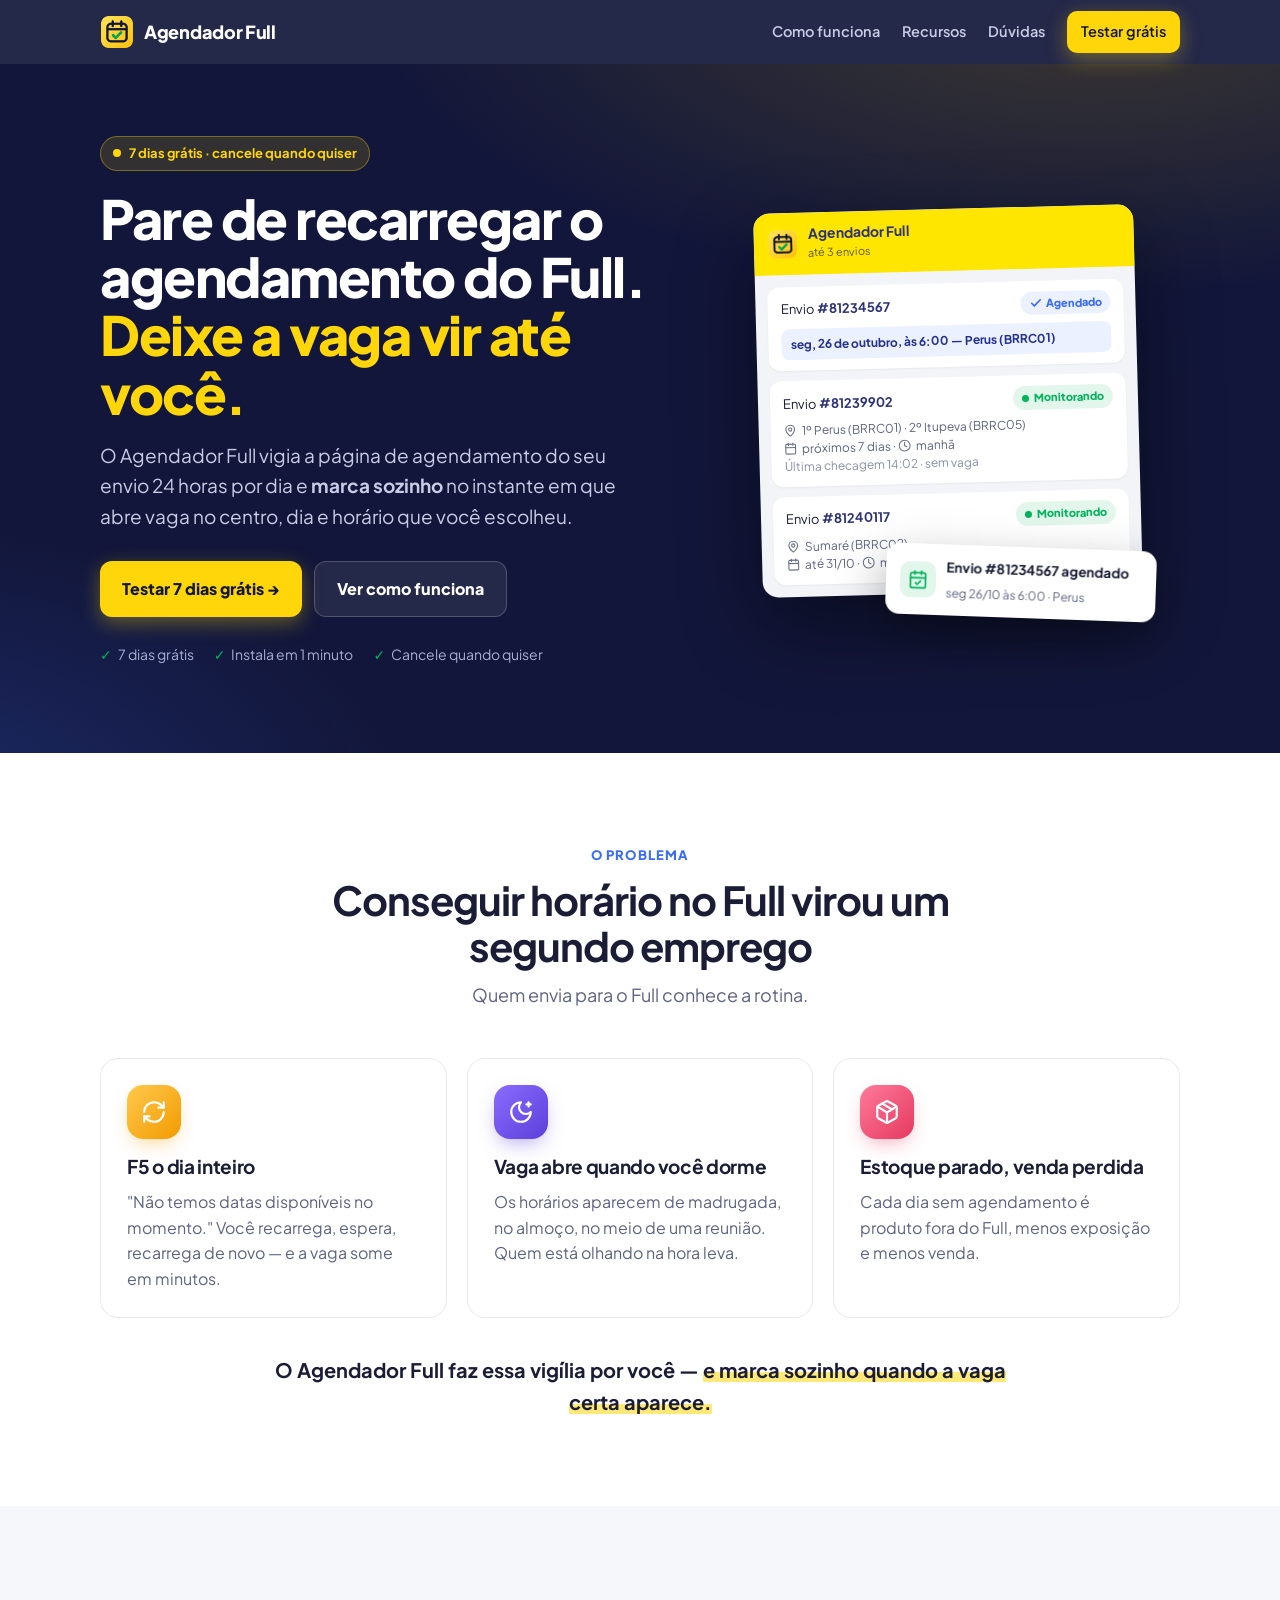
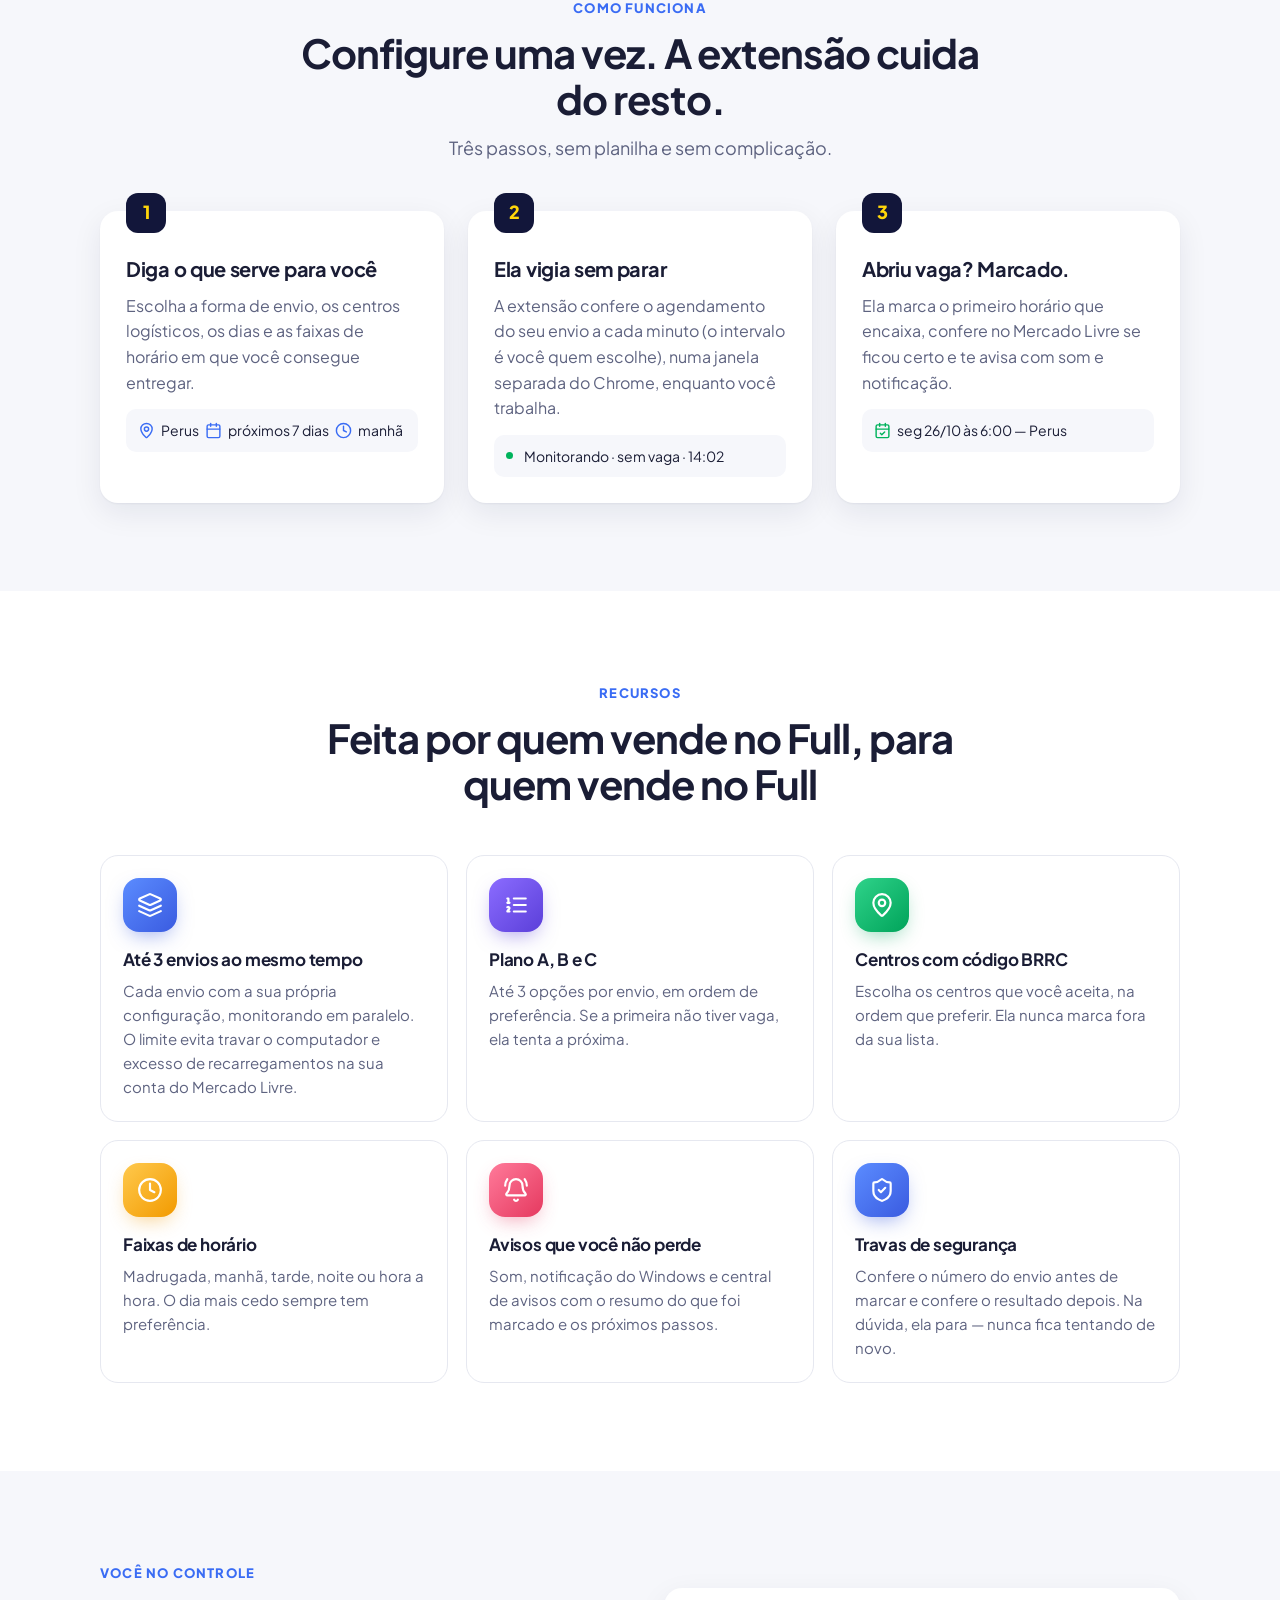
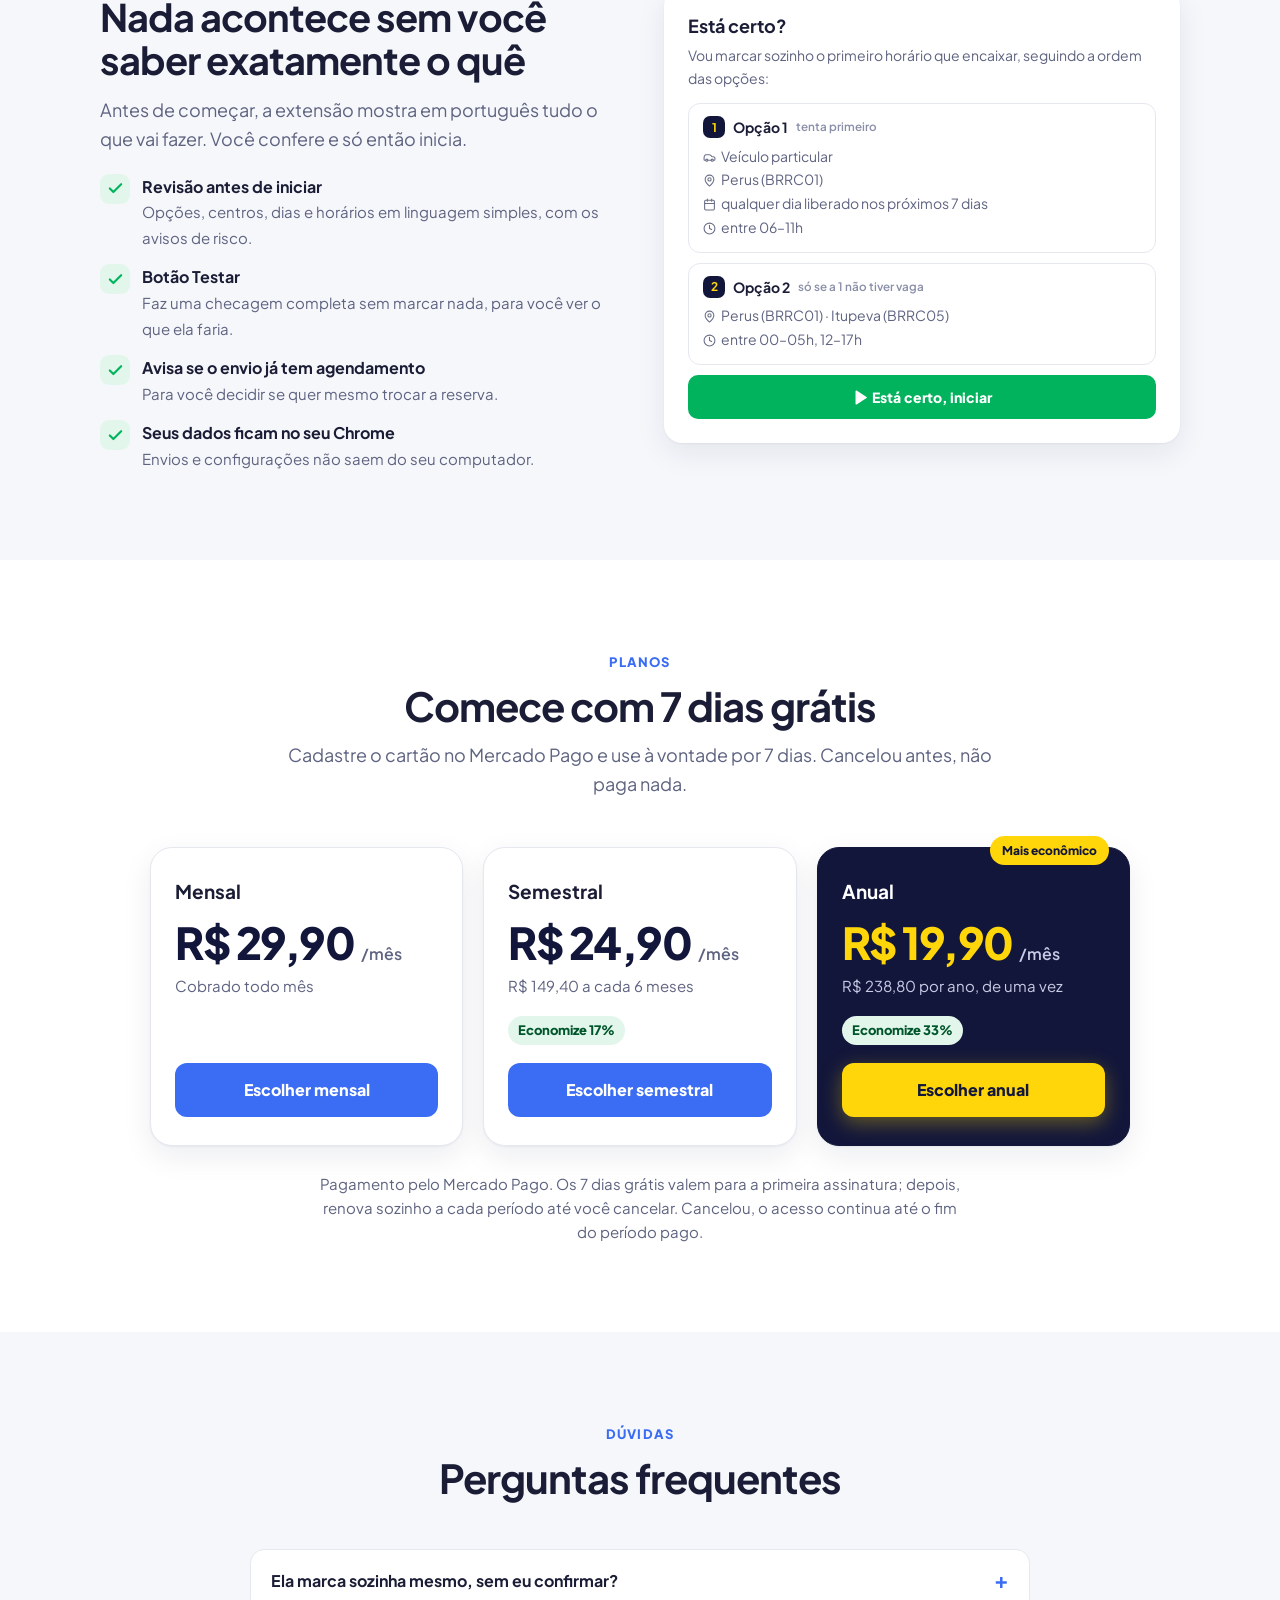
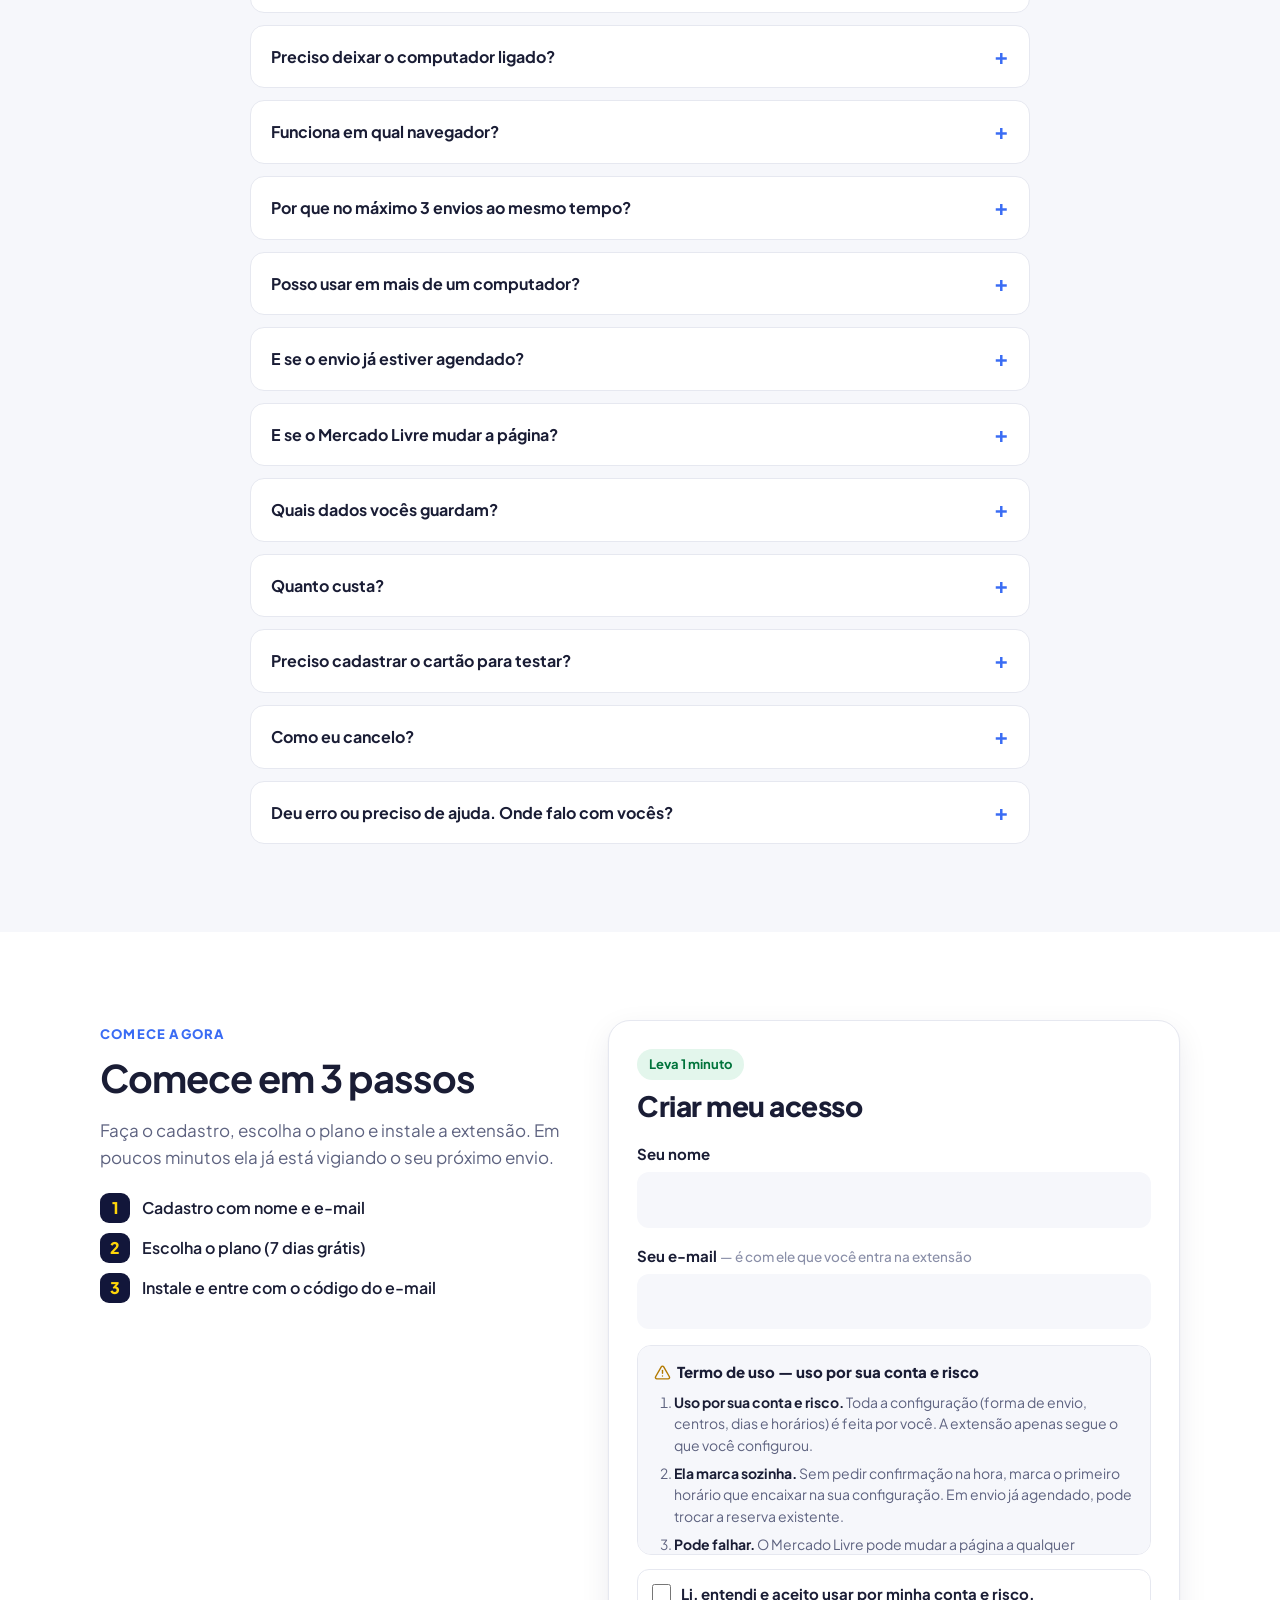
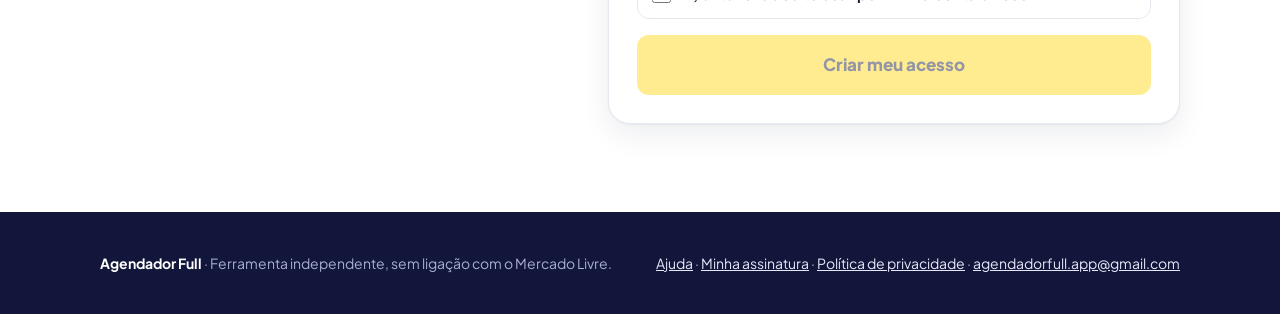
==== commit 9e823555: "Desconto de retenção e página de Ajuda Co-Authored-By: Claude Opus 5.5 <noreply@anthropic.com>" ====
--- a/index.html
+++ b/index.html
@@ -193,6 +193,7 @@
     <details><summary>Quanto custa?</summary><p>Mensal R$ 29,90; semestral R$ 149,40 (R$ 24,90 por mês); anual R$ 238,80 (R$ 19,90 por mês). A primeira assinatura tem 7 dias grátis.</p></details>
     <details><summary>Preciso cadastrar o cartão para testar?</summary><p>Sim. O cartão fica cadastrado no Mercado Pago, e a primeira cobrança só acontece no fim dos 7 dias. Se cancelar antes, nada é cobrado.</p></details>
     <details><summary>Como eu cancelo?</summary><p>Em <a href="assinatura.html">Minha assinatura</a>, ou no Mercado Pago, em Assinaturas. O acesso continua até o fim do período já pago. Se foi cobrado há até 7 dias, você pode desistir e receber o valor de volta.</p></details>
+    <details><summary>Deu erro ou preciso de ajuda. Onde falo com vocês?</summary><p>Na página de <a href="ajuda.html">Ajuda</a>: conte o que aconteceu e respondemos no seu e-mail em até 5 dias.</p></details>
   </div>
 </div></section>
 
@@ -254,7 +255,7 @@
 
 <footer><div class="wrap">
   <div><b style="color:#fff">Agendador Full</b> · Ferramenta independente, sem ligação com o Mercado Livre.</div>
-  <div><a href="assinatura.html">Minha assinatura</a> · <a href="privacidade.html">Política de privacidade</a> · <a href="mailto:agendadorfull.app@gmail.com">agendadorfull.app@gmail.com</a></div>
+  <div><a href="ajuda.html">Ajuda</a> · <a href="assinatura.html">Minha assinatura</a> · <a href="privacidade.html">Política de privacidade</a> · <a href="mailto:agendadorfull.app@gmail.com">agendadorfull.app@gmail.com</a></div>
 </div></footer>
 
 <script>
